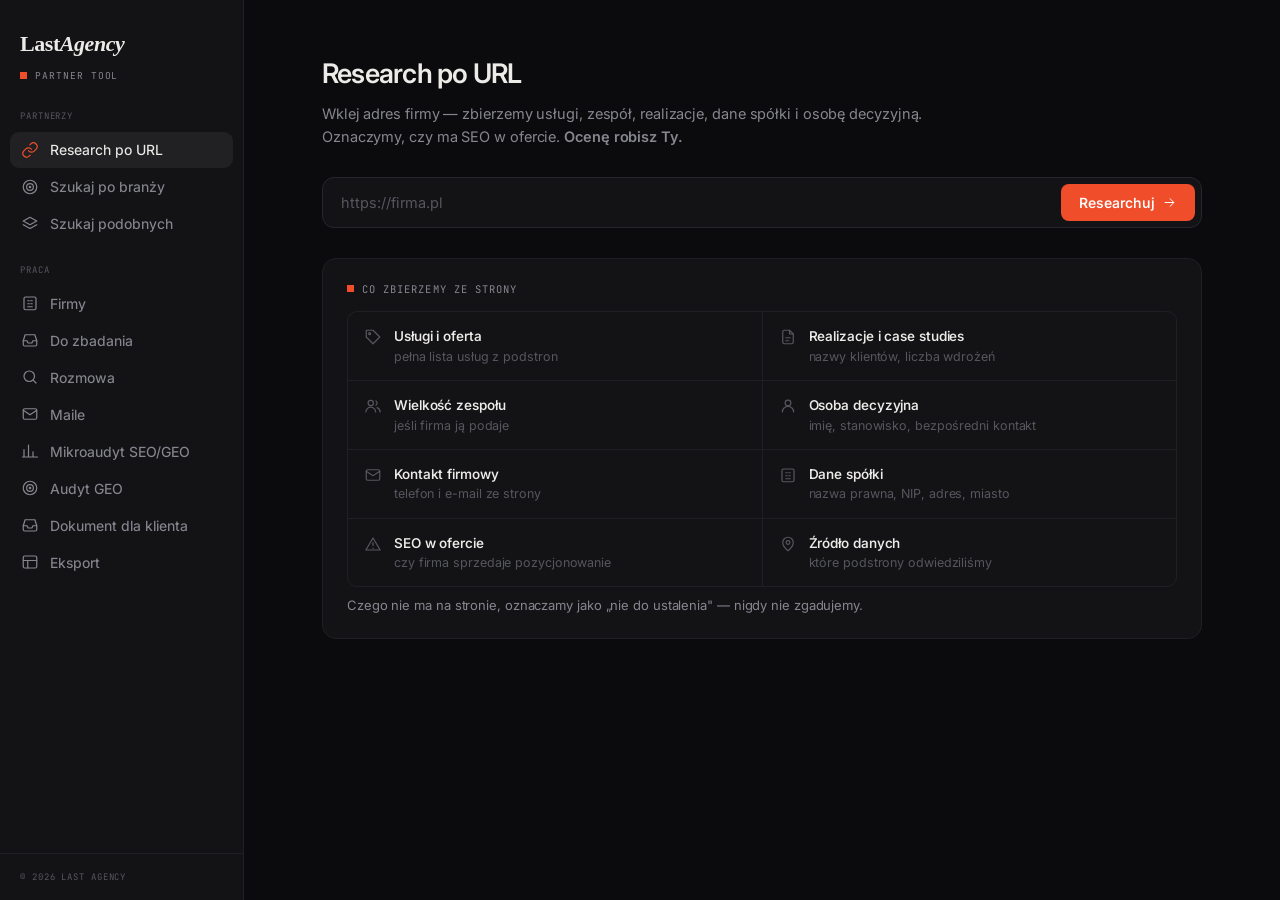
==== frontend/index.html @ 3f88fa9c "Dokument dla klienta partnera: wzór ICEA z trzema sekcjami pod konkretną parę Nowa zakładka. Partner" ====
<!doctype html>
<html lang="pl">
<head>
  <meta charset="utf-8">
  <meta name="viewport" content="width=device-width, initial-scale=1">
  <title>Partner Tool — Last Agency</title>
  <link rel="preconnect" href="https://fonts.googleapis.com">
  <link rel="preconnect" href="https://fonts.gstatic.com" crossorigin>
  <link href="https://fonts.googleapis.com/css2?family=Inter:wght@400;500;600;700&family=JetBrains+Mono:wght@500&display=swap" rel="stylesheet">
  <link rel="stylesheet" href="style.css">
</head>
<body>

<!-- ── Zestaw ikon (SVG, stroke 1.6, 24×24) ── -->
<svg class="sprite" aria-hidden="true">
  <symbol id="i-link" viewBox="0 0 24 24"><path d="M10 13a5 5 0 0 0 7.5.5l3-3a5 5 0 0 0-7-7l-1.7 1.7"/><path d="M14 11a5 5 0 0 0-7.5-.5l-3 3a5 5 0 0 0 7 7l1.7-1.7"/></symbol>
  <symbol id="i-target" viewBox="0 0 24 24"><circle cx="12" cy="12" r="9"/><circle cx="12" cy="12" r="4.5"/><circle cx="12" cy="12" r="1"/></symbol>
  <symbol id="i-layers" viewBox="0 0 24 24"><path d="M12 3 3 8l9 5 9-5-9-5Z"/><path d="m3 13 9 5 9-5"/></symbol>
  <symbol id="i-building" viewBox="0 0 24 24"><rect x="4" y="4" width="16" height="17" rx="2"/><path d="M9 9h2M13 9h2M9 13h2M13 13h2M9 17h6"/></symbol>
  <symbol id="i-table" viewBox="0 0 24 24"><rect x="3" y="4" width="18" height="16" rx="2"/><path d="M3 10h18M9 10v10"/></symbol>
  <symbol id="i-mail" viewBox="0 0 24 24"><rect x="3" y="5" width="18" height="14" rx="2"/><path d="m3 7 9 6 9-6"/></symbol>
  <symbol id="i-search" viewBox="0 0 24 24"><circle cx="11" cy="11" r="7"/><path d="m20 20-3.5-3.5"/></symbol>
  <symbol id="i-check" viewBox="0 0 24 24"><path d="m4 12 5.5 5.5L20 7"/></symbol>
  <symbol id="i-alert" viewBox="0 0 24 24"><path d="M12 4 2.5 20h19L12 4Z"/><path d="M12 10v4M12 17.5v.5"/></symbol>
  <symbol id="i-arrow" viewBox="0 0 24 24"><path d="M5 12h13M13 6l6 6-6 6"/></symbol>
  <symbol id="i-back" viewBox="0 0 24 24"><path d="M19 12H6M11 6l-6 6 6 6"/></symbol>
  <symbol id="i-x" viewBox="0 0 24 24"><path d="m6 6 12 12M18 6 6 18"/></symbol>
  <symbol id="i-copy" viewBox="0 0 24 24"><rect x="9" y="9" width="12" height="12" rx="2"/><path d="M5 15V5a2 2 0 0 1 2-2h8"/></symbol>
  <symbol id="i-download" viewBox="0 0 24 24"><path d="M12 3v13M7 12l5 5 5-5"/><path d="M4 20h16"/></symbol>
  <symbol id="i-external" viewBox="0 0 24 24"><path d="M14 4h6v6"/><path d="m20 4-9 9"/><path d="M18 14v5a2 2 0 0 1-2 2H5a2 2 0 0 1-2-2V8a2 2 0 0 1 2-2h5"/></symbol>
  <symbol id="i-inbox" viewBox="0 0 24 24"><path d="M3 13h5l1.5 3h5L16 13h5"/><path d="M5.5 5h13l2.5 8v5a2 2 0 0 1-2 2H5a2 2 0 0 1-2-2v-5l2.5-8Z"/></symbol>
  <symbol id="i-users" viewBox="0 0 24 24"><circle cx="9" cy="8" r="3.5"/><path d="M2.5 20a6.5 6.5 0 0 1 13 0"/><path d="M16 5.2a3.5 3.5 0 0 1 0 5.6M17.5 14.2A6.5 6.5 0 0 1 21.5 20"/></symbol>
  <symbol id="i-user" viewBox="0 0 24 24"><circle cx="12" cy="8" r="3.8"/><path d="M4.5 20a7.5 7.5 0 0 1 15 0"/></symbol>
  <symbol id="i-file" viewBox="0 0 24 24"><path d="M14 3H7a2 2 0 0 0-2 2v14a2 2 0 0 0 2 2h10a2 2 0 0 0 2-2V8l-5-5Z"/><path d="M14 3v5h5M9 13h6M9 17h4"/></symbol>
  <symbol id="i-pin" viewBox="0 0 24 24"><path d="M12 21s7-5.5 7-11a7 7 0 1 0-14 0c0 5.5 7 11 7 11Z"/><circle cx="12" cy="10" r="2.5"/></symbol>
  <symbol id="i-tag" viewBox="0 0 24 24"><path d="M3 12V4a1 1 0 0 1 1-1h8l9 9-9 9-9-9Z"/><circle cx="7.5" cy="7.5" r="1.3"/></symbol>
  <symbol id="i-chart" viewBox="0 0 24 24"><path d="M4 20V10M10 20V4M16 20v-7M22 20H2"/></symbol>
  <symbol id="i-print" viewBox="0 0 24 24"><path d="M7 8V3h10v5"/><rect x="3" y="8" width="18" height="8" rx="2"/><path d="M7 14h10v7H7z"/></symbol>
  <symbol id="i-clock" viewBox="0 0 24 24"><circle cx="12" cy="12" r="9"/><path d="M12 7v5.5l3.5 2"/></symbol>
</svg>

<!-- ── SIDEBAR ── -->
<aside class="sidebar">
  <div class="brand">
    <div class="logo">Last<em>Agency</em></div>
    <div class="mono brand-sub"><i class="sq"></i>Partner Tool</div>
  </div>

  <nav class="nav">
    <!-- Dwie ścieżki pozyskiwania. Te same trzy narzędzia, ale inny cel, więc inne
         kryteria: dla partnera liczy się komplementarność, dla klienta sklep ze słabą
         widocznością to najlepszy trop. Sekcje są te same — przełącznik ustawia tryb. -->
    <div class="nav-grupa mono">Partnerzy</div>
    <button class="nav-item aktywny" data-sekcja="research" data-tryb="partner">
      <svg class="ico"><use href="#i-link"/></svg><span>Research po URL</span>
    </button>
    <button class="nav-item" data-sekcja="szukaj" data-tryb="partner">
      <svg class="ico"><use href="#i-target"/></svg><span>Szukaj po branży</span>
    </button>
    <button class="nav-item" data-sekcja="podobne" data-tryb="partner">
      <svg class="ico"><use href="#i-layers"/></svg><span>Szukaj podobnych</span>
    </button>

    <div class="nav-grupa mono">Klienci</div>
    <button class="nav-item" data-sekcja="research" data-tryb="klient">
      <svg class="ico"><use href="#i-link"/></svg><span>Research po URL</span>
    </button>
    <button class="nav-item" data-sekcja="szukaj" data-tryb="klient">
      <svg class="ico"><use href="#i-target"/></svg><span>Szukaj po branży</span>
    </button>
    <button class="nav-item" data-sekcja="podobne" data-tryb="klient">
      <svg class="ico"><use href="#i-layers"/></svg><span>Szukaj podobnych</span>
    </button>

    <div class="nav-grupa mono">Praca</div>
    <button class="nav-item" data-sekcja="firmy">
      <svg class="ico"><use href="#i-building"/></svg><span>Firmy</span>
      <em class="badge" id="badge-firmy" hidden>0</em>
    </button>
    <button class="nav-item" data-sekcja="kolejka">
      <svg class="ico"><use href="#i-inbox"/></svg><span>Do zbadania</span>
      <em class="badge" id="badge-kolejka" hidden>0</em>
    </button>
    <button class="nav-item" data-sekcja="rozmowa">
      <svg class="ico"><use href="#i-search"/></svg><span>Rozmowa</span>
    </button>
    <button class="nav-item" data-sekcja="maile">
      <svg class="ico"><use href="#i-mail"/></svg><span>Maile</span>
      <em class="badge" id="badge-maile" hidden>0</em>
    </button>
    <button class="nav-item" data-sekcja="audyt">
      <svg class="ico"><use href="#i-chart"/></svg><span>Mikroaudyt SEO/GEO</span>
    </button>
    <button class="nav-item" data-sekcja="audytgeo">
      <svg class="ico"><use href="#i-target"/></svg><span>Audyt GEO</span>
    </button>
    <button class="nav-item" data-sekcja="dokument">
      <svg class="ico"><use href="#i-inbox"/></svg><span>Dokument dla klienta</span>
    </button>
    <button class="nav-item" data-sekcja="eksport">
      <svg class="ico"><use href="#i-table"/></svg><span>Eksport</span>
      <em class="badge" id="badge-eksport" hidden>0</em>
    </button>
  </nav>

  <div class="sidebar-stopka mono">© 2026 Last Agency</div>
</aside>

<!-- ── GŁÓWNY OBSZAR ── -->
<main class="main">

  <section class="sekcja aktywna" data-sekcja="research">
    <header class="sekcja-head" data-tryb-naglowek>
      <h1>Research po URL</h1>
      <p>Wklej adres firmy — zbierzemy usługi, zespół, realizacje, dane spółki i osobę decyzyjną.
        Oznaczymy, czy ma SEO w ofercie. <b>Ocenę robisz Ty.</b></p>
    </header>
    <form id="form" class="pasek">
      <input id="url" type="text" placeholder="https://firma.pl" autocomplete="off" spellcheck="false" required>
      <button id="btn" type="submit">Researchuj <svg class="ico sm"><use href="#i-arrow"/></svg></button>
    </form>
    <div id="research-wynik" class="wynik"></div>
    <div id="research-panel"></div>
  </section>

  <section class="sekcja" data-sekcja="szukaj">
    <header class="sekcja-head" data-tryb-naglowek>
      <h1>Szukaj po branży</h1>
      <p>Nie masz firmy na start? Rozpisujemy branżę na kilka fraz naraz, żeby wyjść poza
        pierwszą dziesiątkę Google — i odsiewamy katalogi oraz martwe strony.</p>
    </header>
    <form id="form-kryteria" class="pasek">
      <input id="branza" type="text" placeholder="agencja brandingowa" autocomplete="off" required>
      <input id="miasto" type="text" placeholder="Kraków (opcjonalnie)" autocomplete="off">
      <button id="btn-kryteria" type="submit">Szukaj firm <svg class="ico sm"><use href="#i-arrow"/></svg></button>
    </form>
    <!-- Źródło firm. Wyszukiwarka pokazuje wypozycjonowanych, Mapy — wszystkich,
         którzy mają wizytówkę. Przełącznik pojawia się dopiero, gdy podłączony
         jest więcej niż jeden klucz (renderZrodla w app.js). -->
    <div id="zrodla-wyboru" class="zrodla"></div>

    <div class="presety">
      <!-- nagłówek jest teraz w karcie renderowanej przez renderPresety(),
           żeby wybór kategorii wyglądał tak samo jak w „Szukaj podobnych" -->
      <!-- klasy .tagi.wybieralne przeniesione do środka: presety są teraz
           pogrupowane, a każda grupa ma własny rząd tagów -->
      <div id="presety-branz"></div>
    </div>
    <div id="szukaj-wynik" class="wynik"></div>
  </section>

  <section class="sekcja" data-sekcja="podobne">
    <header class="sekcja-head" data-tryb-naglowek>
      <h1>Szukaj podobnych</h1>
      <p>Wybierz zbadaną firmę i zaznacz usługi, które mają definiować podobieństwo.
        <b>To Ty decydujesz, co znaczy „podobna".</b></p>
    </header>
    <div id="podobne-wybor"></div>
    <div id="podobne-tagi"></div>
    <div id="podobne-wynik" class="wynik"></div>
  </section>

  <section class="sekcja" data-sekcja="firmy">
    <header class="sekcja-head" id="firmy-head">
      <h1>Firmy</h1>
      <p>Zbadane firmy. Kliknij, żeby otworzyć pełną kartę — dane, maile, eksport.</p>
    </header>
    <div id="firmy-lista"></div>
    <div id="firmy-pusto" class="pusto">
      <svg class="ico xl"><use href="#i-inbox"/></svg>
      <p>Nic tu jeszcze nie ma.<br><span>Zacznij od <b>Research po URL</b> albo <b>Szukaj po branży</b>.</span></p>
    </div>
    <div id="firmy-detal" hidden>
      <button class="wroc" type="button"><svg class="ico sm"><use href="#i-back"/></svg> Wszystkie firmy</button>
      <div id="panels"></div>
    </div>
  </section>

  <section class="sekcja" data-sekcja="kolejka">
    <header class="sekcja-head">
      <h1>Do zbadania</h1>
      <p>Firmy znalezione w wyszukiwaniu, jeszcze niezbadane. Wyniki znikają razem
        z zapytaniem — tutaj zostają, dopóki ich nie zbadasz albo nie odrzucisz.</p>
    </header>
    <div id="kolejka-box"></div>
  </section>

  <section class="sekcja" data-sekcja="rozmowa">
    <header class="sekcja-head">
      <h1>Rozmowa o firmie</h1>
      <p>Research odwiedza kilka podstron i wyciąga 22 pola. Tu dopytujesz o resztę —
        agent doczyta z ich serwisu i pokaże, z której strony wziął odpowiedź.</p>
    </header>
    <div id="rozmowa-box"></div>
  </section>

  <section class="sekcja" data-sekcja="maile">
    <header class="sekcja-head">
      <h1>Maile</h1>
      <p>Wybierz firmę, wygeneruj warianty, popraw je poleceniem. Każda wersja zostaje
        w bibliotece — także ta, którą poprawiłeś i chcesz cofnąć.</p>
    </header>
    <div id="maile-box"></div>
  </section>

  <section class="sekcja" data-sekcja="audyt">
    <header class="sekcja-head">
      <h1>Mikroaudyt SEO/GEO</h1>
      <p>Sprawdź, czy AI poleca tę firmę. Generujemy realne pytania klientów, zadajemy je modelom
        i pokazujemy, kto pojawia się w odpowiedziach. <b>Raport gotowy do wysłania partnerowi.</b></p>
    </header>
    <div id="audyt-wybor"></div>
    <div id="audyt-raport"></div>
  </section>

  <section class="sekcja" data-sekcja="audytgeo">
    <header class="sekcja-head">
      <h1>Audyt GEO</h1>
      <p>Widoczność w odpowiedziach AI — bez płatnych dostawców danych. Pytamy ChatGPT
        i Claude naszymi kluczami, każde pytanie kilka razy, i sprawdzamy, czy firma
        jest tam, skąd modele biorą odpowiedzi.</p>
    </header>
    <div id="audytgeo-wybor"></div>
    <div id="audytgeo-raport"></div>
  </section>

  <section class="sekcja" data-sekcja="dokument">
    <header class="sekcja-head">
      <h1>Dokument dla klienta partnera</h1>
      <p>Materiał, który partner wysyła SWOJEMU klientowi. Wzór zostaje bez zmian —
        pod tę parę piszemy trzy rzeczy: co klient już ma od partnera, mikroaudyt jego
        widoczności w ChatGPT i podział ról między partnerem a nami.</p>
    </header>
    <div id="dokument-wybor"></div>
    <div id="dokument-wynik"></div>
  </section>

  <section class="sekcja" data-sekcja="eksport">
    <header class="sekcja-head">
      <h1>Eksport</h1>
      <p>Firmy zaznaczone do eksportu. Sprawdź mapowanie kolumn przed importem do Pipedrive.</p>
    </header>
    <div id="eksport-box"></div>
  </section>

</main>

<script src="app.js"></script>
</body>
</html>
---- frontend/style.css ----
/* Partner Tool — Last Agency */
:root {
  --orange: #F04E2A;
  --orange-2: #ff6a48;
  --orange-dim: #c93d1f;
  --bg: #0B0B0D;
  --surface: #131316;
  --surface-2: #1a1a1f;
  --border: #26262c;
  --border-soft: #1f1f24;
  --text: #EDEBE8;
  --muted: #86868F;
  --faint: #56565E;
  --zielony: #6FBF87;
  --zolty: #D9A93F;
  --mono: "JetBrains Mono", ui-monospace, SFMono-Regular, Menlo, monospace;
  --sans: "Inter", system-ui, -apple-system, "Segoe UI", Helvetica, Arial, sans-serif;
  --nav: 244px;
  --r: 14px;
}

* { box-sizing: border-box; }
.sprite { display: none; }

body {
  margin: 0;
  background: var(--bg);
  color: var(--text);
  font-family: var(--sans);
  font-size: 14.5px;
  line-height: 1.6;
  -webkit-font-smoothing: antialiased;
  letter-spacing: -0.006em;
}
b { font-weight: 600; }

/* Ikony */
.ico {
  width: 18px; height: 18px;
  flex-shrink: 0;
  fill: none;
  stroke: currentColor;
  stroke-width: 1.6;
  stroke-linecap: round;
  stroke-linejoin: round;
}
.ico.sm { width: 15px; height: 15px; }
.ico.xs { width: 13px; height: 13px; stroke-width: 1.9; }
.ico.xl { width: 30px; height: 30px; stroke-width: 1.2; color: var(--faint); }

.mono {
  font-family: var(--mono);
  font-size: 10.5px;
  letter-spacing: 0.1em;
  color: var(--muted);
  text-transform: uppercase;
  display: flex;
  align-items: center;
  gap: 8px;
}
.sq { width: 7px; height: 7px; background: var(--orange); display: inline-block; flex-shrink: 0; }

/* ══ SIDEBAR ══ */
.sidebar {
  position: fixed; inset: 0 auto 0 0;
  width: var(--nav);
  background: var(--surface);
  border-right: 1px solid var(--border-soft);
  display: flex; flex-direction: column;
  padding: 26px 0 16px;
  z-index: 20;
}
.brand { padding: 0 20px 26px; }
.logo {
  font-family: Georgia, "Times New Roman", serif;
  font-weight: 700; font-size: 22px; letter-spacing: -0.02em;
}
.logo em { font-style: italic; }
.brand-sub { margin-top: 7px; font-size: 9.5px; }

.nav { flex: 1; display: flex; flex-direction: column; gap: 1px; padding: 0 10px; }
.nav-grupa { padding: 20px 10px 7px; font-size: 9px; color: var(--faint); }
.nav-grupa:first-child { padding-top: 0; }
.nav-item {
  display: flex; align-items: center; gap: 11px;
  width: 100%;
  background: none; border: none;
  color: var(--muted);
  font-family: var(--sans); font-size: 14px; font-weight: 450;
  text-align: left;
  padding: 9px 11px;
  border-radius: 9px;
  cursor: pointer;
  transition: color .14s, background .14s;
}
.nav-item span { flex: 1; }
.nav-item:hover { color: var(--text); background: rgba(255,255,255,.035); }
.nav-item.aktywny { color: var(--text); background: rgba(255,255,255,.06); }
.nav-item.aktywny .ico { color: var(--orange); }
.badge {
  font-family: var(--mono); font-style: normal;
  background: var(--orange); color: #fff;
  font-size: 10px; min-width: 19px; text-align: center;
  padding: 1px 6px; border-radius: 999px;
}
.sidebar-stopka { padding: 16px 20px 0; font-size: 9px; color: var(--faint); border-top: 1px solid var(--border-soft); }

/* ══ MAIN ══ */
/* Treść w jednej, wyśrodkowanej kolumnie — wszystkie elementy tej samej szerokości. */
.main { margin-left: var(--nav); padding: 52px 40px 110px; }
.sekcja { display: none; max-width: 880px; margin: 0 auto; }
.sekcja.aktywna { display: block; animation: wejscie .22s ease; }
@keyframes wejscie { from { opacity: 0; transform: translateY(5px); } }

.sekcja-head { margin-bottom: 28px; }
.sekcja-head h1 { font-size: 27px; font-weight: 600; letter-spacing: -0.028em; margin: 0 0 7px; }
.sekcja-head p { color: var(--muted); margin: 0; max-width: 620px; }

/* Pasek wejściowy */
.pasek {
  display: flex; gap: 8px;
  background: var(--surface);
  border: 1px solid var(--border);
  border-radius: 12px;
  padding: 6px 6px 6px 16px;
  transition: border-color .15s;
}
.pasek:focus-within { border-color: #3a3a42; }
.pasek input {
  flex: 1; min-width: 0;
  background: none; border: none; outline: none;
  color: var(--text); font-size: 14.5px; font-family: var(--sans);
}
.pasek input::placeholder { color: var(--faint); }
.pasek #miasto { border-left: 1px solid var(--border); padding-left: 14px; flex: 0 1 200px; }

button { font-family: var(--sans); }
.pasek button {
  display: flex; align-items: center; gap: 7px;
  border: none; background: var(--orange); color: #fff;
  font-weight: 550; font-size: 14px;
  padding: 10px 18px; border-radius: 8px;
  cursor: pointer; white-space: nowrap;
  transition: background .14s;
}
.pasek button:hover { background: var(--orange-2); }
.pasek button:disabled { opacity: .5; cursor: default; }

/* Wybór źródła firm. Stoi NAD kategoriami, bo to decyzja wcześniejsza:
   najpierw skąd bierzemy firmy, potem jakich. */
.zrodla:not(:empty) { margin-top: 20px; }
.zrodla .mono { margin-bottom: 9px; font-size: 9px; color: var(--faint); }
.zrodla .tag { display: inline-flex; align-items: center; gap: 6px; }
.zrodla .hint { margin: 9px 0 0; color: var(--faint); font-size: 12.5px; }

.presety { margin-top: 20px; }
.presety .mono { margin-bottom: 9px; font-size: 9px; color: var(--faint); }
/* Kategorie jako chipy — ten sam wygląd, co filtr w „Szukaj podobnych".
   Kafle zajmowały pół ekranu, zanim cokolwiek wybrałeś. Jeden rząd chipów
   zostawia miejsce na to, po co się tu przyszło. */
/* Chipy pod nagłówkiem karty; odstęp taki sam jak przy filtrze kategorii
   w „Szukaj podobnych", żeby oba miejsca oddychały identycznie. */
.presety .card > .tagi.wybieralne { margin: 11px 0 0; }

/* Panel z usługami stoi POD rzędem chipów, nie między nimi: rozwijanie
   w miejscu przesuwałoby pozostałe chipy przy każdym kliknięciu.
   Siedzi wewnątrz karty, więc zamiast własnej ramki ma tylko kreskę u góry —
   druga ramka w ramce robiłaby wrażenie osobnego elementu. */
.preset-panel {
  margin-top: 15px; padding-top: 14px;
  border-top: 1px solid var(--border-soft);
}
.preset-panel-head {
  display: flex; align-items: center; justify-content: space-between;
  gap: 12px; margin-bottom: 11px;
}
.preset-panel-head .mono {
  font-size: 9px; letter-spacing: .1em; text-transform: uppercase; color: var(--faint);
}
/* Wyszukanie CAŁEJ kategorii — szerszy zasięg niż pojedyncza usługa, więc
   odróżnione wizualnie i postawione nad listą, a nie w jej środku. */
.tag-glowny {
  display: inline-flex; align-items: center; gap: 6px; margin-bottom: 9px;
  background: rgba(240,78,42,.1); border-color: rgba(240,78,42,.4);
  color: var(--orange); cursor: pointer;
}
.tag-glowny:hover { background: rgba(240,78,42,.16); }

/* Filtr kategorii nad listą firm wzorcowych. Pokazuje się dopiero przy więcej
   niż jednej kategorii — przy jednej byłby przyciskiem, który nic nie zmienia. */
.filtr-kategorii { margin: 10px 0 14px; }
.chip-licznik {
  font-family: var(--mono); font-style: normal; font-size: 10px;
  color: var(--faint); margin-left: 4px;
}
.tag.zaznaczony .chip-licznik { color: var(--orange); }
/* Kategoria przy nazwie firmy — informacja, nie ozdoba: mówi, w której grupie
   szukać podobnych. Neutralna, żeby nie konkurowała z tagiem SEO. */
.tag-kat {
  display: inline-block; margin-left: 8px; padding: 1px 6px; border-radius: 3px;
  border: 1px solid var(--border-soft); background: var(--surface-2);
  color: var(--faint); font-family: var(--mono); font-size: 9px;
  letter-spacing: .05em; text-transform: uppercase; vertical-align: 1px;
}
/* „Już zbadana" — informacja, nie ostrzeżenie. Firma zostaje na liście, bo może
   być trafna; chodzi tylko o to, żeby nie płacić drugi raz za ten sam research.
   Zielony, bo to dobra wiadomość: tę robotę masz już zrobioną. */
.tag-zbadana {
  display: inline-block; margin-left: 7px; padding: 1px 6px; border-radius: 3px;
  border: 1px solid rgba(111,191,135,.3); background: rgba(111,191,135,.08);
  color: var(--zielony); font-family: var(--mono); font-size: 9px;
  letter-spacing: .06em; vertical-align: 1px;
}

/* Tag „całego ujęcia" (branża, kategoria) obok pojedynczych usług. Wyróżniony,
   bo działa inaczej: usługa zawęża, branża trzyma szeroko. */
.tag.tag-szeroki { border-color: rgba(240,78,42,.3); }
.tag.tag-szeroki.zaznaczony { border-color: rgba(240,78,42,.6); }
.grupa-tagow { margin-top: 12px; }
.preset-etykieta-mini {
  display: block; margin-bottom: 6px;
  font-family: var(--mono); font-size: 9px; letter-spacing: .1em;
  text-transform: uppercase; color: var(--faint);
}
.opcjonalne { font-style: normal; color: var(--faint); text-transform: none; letter-spacing: 0; }

/* Pasek „szukaj dalej" pod narastającą listą. Wyjaśnienie obok przycisku, bo bez
   niego nie wiadomo, czym kolejna runda różni się od ponownego kliknięcia. */
.dalej-pasek {
  display: flex; align-items: center; gap: 14px; flex-wrap: wrap;
  margin-top: 16px; padding-top: 14px; border-top: 1px solid var(--border-soft);
}
.dalej-pasek .hint { margin: 0; font-size: 12px; color: var(--faint); }

/* Metryczka w kolejce: skąd firma przyszła i kiedy. Bez tego po tygodniu nie
   wiadomo, czemu ta firma w ogóle jest na liście. */
.kolejka-meta {
  display: block; margin-top: 5px;
  font-family: var(--mono); font-size: 10px; color: var(--faint);
}
.usun-z-kolejki {
  background: none; border: none; color: var(--faint); cursor: pointer;
  padding: 6px; border-radius: 6px; flex-shrink: 0;
  transition: color .14s, background .14s;
}
.usun-z-kolejki:hover { color: var(--orange); background: var(--surface-2); }

/* ── Moduł maili ── */
.mail-akcje { display: flex; gap: 6px; margin-left: auto; flex-wrap: wrap; }
.mail-data { font-family: var(--mono); font-size: 10px; color: var(--faint); margin-left: 10px; }
.mail-draft.otwarty { border-color: rgba(240,78,42,.35); }
/* Polecenie poprawki zostaje widoczne przy wersji — po tygodniu inaczej nie wiadomo,
   czym ta wersja różni się od poprzedniej. */
.mail-polecenie {
  margin: 0 0 8px; padding: 7px 11px; border-left: 2px solid var(--orange);
  background: var(--surface-2); color: var(--muted); font-size: 12.5px;
}
.mail-czat { display: flex; gap: 8px; margin-top: 12px; flex-wrap: wrap; }
.mail-polecenie-input {
  flex: 1; min-width: 220px;
  background: var(--surface-2); border: 1px solid var(--border);
  border-radius: 8px; padding: 9px 13px;
  color: var(--text); font-family: var(--sans); font-size: 13.5px; outline: none;
}
.mail-polecenie-input:focus { border-color: #3a3a42; }
.mail-polecenie-input::placeholder { color: var(--faint); }
/* Brak osoby decyzyjnej to informacja o JAKOŚCI maila, który powstanie — nie usterka. */
.sim-opis.brak-osoby { color: var(--zolty); }

/* ── Research masowy ── */
.masowy-pasek {
  display: flex; align-items: center; gap: 14px; flex-wrap: wrap;
  margin: 12px 0; padding: 12px 0; border-top: 1px solid var(--border-soft);
  border-bottom: 1px solid var(--border-soft);
}
.masowy-pasek .hint { margin: 0; font-size: 12px; color: var(--faint); }
.zazn-wszystkie, .zazn-firme { display: flex; align-items: center; gap: 8px; cursor: pointer; }
.zazn-wszystkie span { font-family: var(--mono); font-size: 10px; letter-spacing: .08em;
  text-transform: uppercase; color: var(--muted); }
.zazn-firme { padding-right: 4px; }
.zazn-wszystkie input, .zazn-firme input { accent-color: var(--orange); width: 15px; height: 15px; cursor: pointer; }

.masowy-postep { margin: 14px 0; }
.masowy-postep .mono { font-size: 10px; color: var(--muted); margin-bottom: 8px; }
/* Pasek pokazuje ILE zrobione, lista pod nim — KTÓRE. Sam procent nie mówi,
   czy firma, na której Ci zależy, już przeszła. */
.pasek-postepu { height: 4px; background: var(--surface-2); border-radius: 999px; overflow: hidden; }
.pasek-postepu i { display: block; height: 100%; background: var(--orange); transition: width .3s; }
.masowy-lista { display: flex; flex-wrap: wrap; gap: 6px; margin-top: 11px; }
.masowy-poz {
  display: inline-flex; align-items: center; gap: 5px;
  padding: 3px 9px; border-radius: 6px; font-size: 12px;
  background: var(--surface-2); color: var(--muted);
}
.masowy-poz.trwa { color: var(--orange); }
.masowy-poz.ok { color: var(--zielony); }
.masowy-poz:not(.ok):not(.trwa):not(.czeka) { color: var(--zolty); }
.masowy-poz em { font-style: normal; opacity: .8; }

/* Wybór źródła w „Szukaj podobnych" — nad przyciskiem, bo to decyzja
   wcześniejsza niż samo szukanie. */
.zrodla-podobne { margin-top: 14px; }
.zrodla-podobne .tag { display: inline-flex; align-items: center; gap: 6px; }

/* ── Czat do pogłębienia researchu ── */
.czat-karta .hint { margin: 0 0 12px; }
.czat-watek:not(:empty) { margin-bottom: 12px; max-height: 420px; overflow-y: auto; }
.czat-pytanie-wiersz {
  margin: 10px 0 6px; padding: 8px 12px; border-radius: 8px;
  background: rgba(240,78,42,.1); border: 1px solid rgba(240,78,42,.25);
  color: var(--text); font-size: 13.5px;
}
.czat-odpowiedz {
  padding: 10px 13px; border-radius: 8px;
  background: var(--surface-2); border: 1px solid var(--border-soft);
}
.czat-odpowiedz pre {
  margin: 0; white-space: pre-wrap; word-break: break-word;
  font-family: var(--sans); font-size: 13.5px; line-height: 1.6; color: var(--text);
}
.czat-odpowiedz.czeka pre, .czat-odpowiedz.blad pre { color: var(--muted); }
.czat-odpowiedz.blad { border-color: rgba(217,169,63,.35); }
/* Źródła pod odpowiedzią — user ma WIDZIEĆ, z której podstrony to wzięte,
   a nie ufać, że model gdzieś zajrzał. */
.czat-zrodla { display: flex; flex-wrap: wrap; gap: 6px; margin-top: 9px;
  padding-top: 8px; border-top: 1px solid var(--border-soft); }
.czat-zrodla a {
  font-family: var(--mono); font-size: 10px; color: var(--faint);
  text-decoration: none; padding: 2px 7px; border-radius: 4px;
  border: 1px solid var(--border-soft);
}
.czat-zrodla a:hover { color: var(--orange); border-color: rgba(240,78,42,.4); }

.wynik:not(:empty) { margin-top: 26px; }

/* Panel informacyjny / statystyki pod polem wejściowym */
#research-panel:not(:empty) { margin-top: 30px; }

.siatka-info {
  display: grid;
  grid-template-columns: repeat(2, 1fr);
  gap: 1px;
  background: var(--border-soft);
  border: 1px solid var(--border-soft);
  border-radius: 10px;
  overflow: hidden;
}
.info-poz {
  display: flex; align-items: flex-start; gap: 12px;
  background: var(--surface); padding: 14px 16px;
}
.info-poz .ico { color: var(--faint); margin-top: 2px; }
.info-poz div { display: flex; flex-direction: column; }
.info-poz b { font-size: 13.5px; font-weight: 550; }
.info-poz span { color: var(--faint); font-size: 12.5px; line-height: 1.45; }

.kafle { display: grid; grid-template-columns: repeat(3, 1fr); gap: 10px; margin-bottom: 12px; }
.kafel {
  display: flex; align-items: center; gap: 13px;
  background: var(--surface); border: 1px solid var(--border-soft);
  border-radius: var(--r); padding: 16px 18px;
  /* kafel jest <button>, więc trzeba zdjąć domyślny wygląd przycisku */
  width: 100%; text-align: left; font: inherit; color: inherit;
  cursor: pointer; transition: border-color .15s, background .15s;
}
.kafel:hover { border-color: var(--border); background: var(--surface-2); }
.kafel:hover .kafel-strzalka { opacity: 1; transform: translateX(2px); }
.kafel:focus-visible { outline: 2px solid var(--orange); outline-offset: 2px; }
/* Strzałka pojawia się dopiero pod kursorem — kafel ma być czytelny jako liczba,
   a nie krzyczeć „kliknij mnie" trzy razy z rzędu. */
.kafel-strzalka {
  margin-left: auto; color: var(--muted);
  opacity: 0; transition: opacity .15s, transform .15s;
}
.filtr-info {
  display: flex; align-items: center; justify-content: space-between; gap: 12px;
  flex-wrap: wrap; margin-bottom: 12px; padding: 10px 14px;
  background: var(--surface-2); border: 1px solid var(--border-soft);
  border-radius: var(--r);
}
.filtr-info .mono { font-size: 10px; letter-spacing: .08em; text-transform: uppercase; color: var(--muted); }
.kafel .ico { color: var(--faint); }
.kafel div { display: flex; flex-direction: column; line-height: 1.25; }
.kafel b { font-size: 21px; font-weight: 600; letter-spacing: -0.02em; }
.kafel span { font-family: var(--mono); font-size: 9px; letter-spacing: .1em; text-transform: uppercase; color: var(--muted); margin-top: 3px; }

.pusto {
  display: flex; flex-direction: column; align-items: center; gap: 14px;
  color: var(--muted); text-align: center; padding: 64px 0;
}
.pusto p { margin: 0; }
.pusto span { color: var(--faint); font-size: 13.5px; }

/* Przełącznik ścieżki — partnerzy / klienci. Segmentowany, bo to wybór kontekstu,
   nie akcja: pokazuje obie opcje naraz z licznikiem, żeby było widać, gdzie co leży. */
.znacznik-tryb {
  display: inline-flex; align-items: center; gap: 8px;
  font-family: var(--mono); font-size: 9.5px; letter-spacing: .1em;
  text-transform: uppercase; color: var(--orange);
  margin: 0 0 10px;
}
.znacznik-tryb::before {
  content: ""; width: 6px; height: 6px; background: var(--orange); flex-shrink: 0;
}

.przelacznik-tryb {
  display: flex; gap: 4px;
  border-bottom: 1px solid var(--border-soft);
  margin: 0 0 22px;
}
.tryb-btn {
  position: relative;
  display: inline-flex; align-items: center; gap: 9px;
  background: none; border: none; cursor: pointer;
  font-family: var(--mono); font-size: 10.5px;
  letter-spacing: .1em; text-transform: uppercase;
  color: var(--faint);
  padding: 10px 14px 12px;
  transition: color .16s;
}
.tryb-btn::after {
  content: ""; position: absolute; left: 14px; right: 14px; bottom: -1px;
  height: 2px; background: var(--orange);
  transform: scaleX(0); transform-origin: center;
  transition: transform .18s ease;
}
.tryb-btn:hover { color: var(--muted); }
.tryb-btn.aktywny { color: var(--text); }
.tryb-btn.aktywny::after { transform: scaleX(1); }
.tryb-btn:focus-visible { outline: 2px solid var(--orange); outline-offset: -2px; border-radius: 4px; }

.tryb-btn em {
  font-style: normal; font-size: 10px; letter-spacing: .04em;
  color: var(--faint); background: rgba(255,255,255,.05);
  min-width: 18px; text-align: center;
  padding: 2px 6px; border-radius: 999px;
  font-variant-numeric: tabular-nums;
  transition: color .16s, background .16s;
}
.tryb-btn.aktywny em { color: var(--orange); background: rgba(240,78,42,.13); }

@media (prefers-reduced-motion: reduce) {
  .tryb-btn, .tryb-btn::after, .tryb-btn em { transition: none; }
}

/* ══ KARTY ══ */
.card {
  background: var(--surface);
  border: 1px solid var(--border-soft);
  border-radius: var(--r);
  padding: 22px 24px;
  margin-bottom: 12px;
}
.card > .mono { margin-bottom: 14px; }
.hint { color: var(--muted); font-size: 13px; margin: 8px 0 0; }

.firma-head { display: flex; align-items: flex-start; justify-content: space-between; gap: 16px; }
.firma-nazwa { margin: 0 0 5px; font-size: 20px; font-weight: 600; letter-spacing: -0.02em; }
.firma-url { display: inline-flex; align-items: center; gap: 5px; color: var(--muted); font-size: 12.5px; text-decoration: none; word-break: break-all; }
.firma-url:hover { color: var(--orange); }
.firma-opis { color: #cfcdc9; margin: 16px 0 10px; }
.uzasadnienie { color: var(--muted); font-size: 13px; margin: 0 0 4px; }
.uzasadnienie .etyk { font-family: var(--mono); font-size: 9.5px; letter-spacing: .1em; color: var(--orange); text-transform: uppercase; margin-right: 6px; }

.flaga {
  display: inline-flex; align-items: center; gap: 6px;
  font-family: var(--mono); font-size: 9.5px; letter-spacing: .09em; text-transform: uppercase;
  padding: 6px 11px; border-radius: 7px; white-space: nowrap; flex-shrink: 0;
}
/* Fakt, nie ocena — dlatego oba warianty są neutralne. Wcześniej „Konkurent"
   świecił na czerwono, a „Nie konkurent" na zielono, czyli kolor podpowiadał
   decyzję: czerwony = odpuść, zielony = pisz. Tę decyzję podejmuje zespół,
   a agencja z SEO w ofercie bywa i konkurentem, i najlepszym partnerem. */
.flaga.ma-seo { background: var(--surface-2); color: var(--tekst); border: 1px solid var(--border); }
.flaga.bez-seo { background: transparent; color: var(--muted); border: 1px solid var(--border); }
.flaga.w-eksporcie { background: var(--surface-2); color: var(--muted); border: 1px solid var(--border); }
.flaga.mini { font-size: 9px; padding: 4px 8px; }

.pola {
  display: grid; grid-template-columns: repeat(auto-fit, minmax(170px, 1fr));
  gap: 16px; padding: 18px 0;
  border-top: 1px solid var(--border-soft);
  margin-top: 14px;
}
.pola.osoba, .pola.dane-spolki { margin-top: 0; }
.pola.osoba .pole-etykieta { color: var(--orange); }
.pola.dane-spolki .pole-etykieta { color: var(--zielony); }
.pole { display: flex; flex-direction: column; gap: 3px; min-width: 0; }
.pole-etykieta { font-family: var(--mono); font-size: 9px; letter-spacing: .1em; text-transform: uppercase; color: var(--faint); }
.pole-wartosc { font-size: 14.5px; word-break: break-word; }
.pole-wartosc.brak { color: var(--faint); font-size: 13.5px; }

.lista { padding-top: 18px; border-top: 1px solid var(--border-soft); }
.tagi { display: flex; flex-wrap: wrap; gap: 6px; margin-top: 10px; }
.tag {
  background: var(--surface-2); border: 1px solid var(--border);
  color: #c5c3bf; font-family: var(--sans); font-size: 12.5px;
  padding: 5px 11px; border-radius: 7px;
}
.tagi.wybieralne .tag { cursor: pointer; transition: all .14s; }
.tagi.wybieralne .tag:hover { border-color: #43434c; color: var(--text); }
.tagi.wybieralne .tag.zaznaczony {
  background: rgba(240,78,42,.13); border-color: rgba(240,78,42,.5); color: var(--orange); font-weight: 550;
}

.zrodlo { margin-top: 18px; font-size: 12.5px; color: var(--muted); }
.zrodlo summary { cursor: pointer; font-family: var(--mono); font-size: 9.5px; letter-spacing: .1em; text-transform: uppercase; color: var(--faint); }
.zrodlo summary:hover { color: var(--muted); }
.zrodlo ul { margin: 12px 0 0; padding-left: 16px; }
.zrodlo a { color: var(--muted); word-break: break-all; text-decoration: none; }
.zrodlo a:hover { color: var(--orange); }

/* ══ AKCJE ══ */
.akcje { display: flex; flex-wrap: wrap; gap: 8px; align-items: center; }
.akcja {
  display: inline-flex; align-items: center; gap: 8px;
  border: 1px solid var(--border); background: var(--surface-2);
  color: var(--text); font-size: 13.5px; font-weight: 500;
  padding: 9px 15px; border-radius: 8px; cursor: pointer;
  transition: all .14s;
}
.akcja:hover { border-color: #43434c; }
.akcja .ico { color: var(--orange); }
.akcja:disabled { opacity: .5; cursor: default; }
.akcja.glowna { background: var(--orange); border-color: var(--orange); color: #fff; }
.akcja.glowna .ico { color: #fff; }
.akcja.glowna:hover { background: var(--orange-2); border-color: var(--orange-2); }
.akcja.check input { accent-color: var(--orange); width: 15px; height: 15px; cursor: pointer; margin: 0; }

/* ══ LISTY FIRM ══ */
.similar-list { display: flex; flex-direction: column; gap: 7px; margin-top: 16px; }
.sim-row, .firma-row {
  display: flex; align-items: center; justify-content: space-between; gap: 14px; flex-wrap: wrap;
  background: var(--surface-2); border: 1px solid var(--border-soft);
  border-radius: 10px; padding: 13px 16px;
  transition: border-color .14s, background .14s;
}
.firma-row { background: var(--surface); border-color: var(--border-soft); padding: 15px 18px; margin-bottom: 8px; cursor: pointer; }
.firma-row:hover, .sim-row.wybierz-wzor:hover { border-color: #3a3a42; background: var(--surface-2); }
.sim-info, .firma-row-info { display: flex; flex-direction: column; gap: 2px; min-width: 0; }
.sim-name { font-weight: 550; font-size: 14px; }
/* Tag faktu, nie oceny — dlatego neutralny, a nie ostrzegawczy jak .niepewna.
   Mówi „w opisie pada SEO", a nie „to konkurent". Decyzję podejmuje zespół. */
.tag-seo { display: inline-block; margin-left: 7px; padding: 1px 6px; border-radius: 3px;
  border: 1px solid var(--linia); color: var(--muted); background: var(--tlo-2);
  font-family: var(--mono); font-size: 10px; letter-spacing: .06em; vertical-align: 1px; }
.sim-opis { display: block; color: var(--muted); font-size: 12px; line-height: 1.45; margin-top: 4px; }
.sim-url { display: inline-flex; align-items: center; gap: 5px; color: var(--muted); font-size: 12px; text-decoration: none; word-break: break-all; }
.sim-url:hover { color: var(--orange); }
.firma-row-top { display: flex; align-items: center; gap: 9px; flex-wrap: wrap; }
.firma-row-nazwa { font-size: 16px; font-weight: 600; letter-spacing: -0.015em; }
.firma-row-meta { color: var(--muted); font-size: 12.5px; }
.firma-row-akcje { display: flex; align-items: center; gap: 6px; flex-shrink: 0; }

.researchuj {
  display: inline-flex; align-items: center; gap: 6px;
  border: 1px solid var(--border); background: transparent; color: var(--text);
  font-size: 13px; font-weight: 500; padding: 8px 14px; border-radius: 8px;
  cursor: pointer; white-space: nowrap; transition: all .14s;
}
.sim-row:hover .researchuj, .firma-row:hover .otworz { border-color: var(--orange); color: var(--orange); }
.researchuj:disabled { opacity: .5; cursor: default; }
.otworz {
  display: inline-flex; align-items: center; gap: 6px;
  border: 1px solid var(--border); background: transparent; color: var(--muted);
  font-size: 13px; padding: 7px 13px; border-radius: 8px; cursor: pointer; transition: all .14s;
}
.usun { border: none; background: none; color: var(--faint); padding: 6px; border-radius: 7px; cursor: pointer; display: flex; }
.usun:hover { background: rgba(240,78,42,.14); color: var(--orange); }
.sim-err { color: var(--muted); font-size: 13.5px; margin: 6px 0 0; width: 100%; }
.niepewna { display: inline-flex; align-items: center; gap: 5px; color: var(--zolty); font-size: 11.5px; margin-top: 3px; }

.wzor-head { display: flex; align-items: center; justify-content: space-between; gap: 16px; flex-wrap: wrap; }
/* Lekki przycisk pomocniczy („Zmień firmę"). Osobna klasa od .wroc, bo .wroc jest
   obsługiwane jako „wróć do listy" i przechwytywało kliknięcia w te przyciski. */
.btn-lekki {
  background: none; border: 1px solid var(--border); color: var(--muted);
  font-family: var(--sans); font-size: 13.5px;
  padding: 8px 14px; border-radius: 8px; cursor: pointer; transition: all .14s;
}
.btn-lekki:hover { border-color: var(--orange); color: var(--orange); }

.wroc {
  display: inline-flex; align-items: center; gap: 7px;
  background: none; border: 1px solid var(--border); color: var(--muted);
  font-size: 13.5px; padding: 8px 14px; border-radius: 8px; cursor: pointer;
  margin-bottom: 18px; transition: all .14s;
}
.wroc:hover { border-color: #43434c; color: var(--text); }

/* ══ MAILE ══ */
.mail-draft { background: var(--surface-2); border: 1px solid var(--border-soft); border-radius: 10px; padding: 15px 17px; margin-bottom: 10px; }
.mail-head { display: flex; align-items: center; justify-content: space-between; margin-bottom: 12px; }
.mail-styl { font-family: var(--mono); font-size: 9.5px; letter-spacing: .1em; text-transform: uppercase; color: var(--orange); }
.kopiuj {
  display: inline-flex; align-items: center; gap: 6px;
  border: 1px solid var(--border); background: none; color: var(--muted);
  font-size: 12px; padding: 5px 11px; border-radius: 7px; cursor: pointer; transition: all .14s;
}
.kopiuj:hover { border-color: var(--orange); color: var(--orange); }
.mail-tresc { margin: 0; white-space: pre-wrap; font-family: var(--sans); font-size: 13.8px; color: #cfcdc9; line-height: 1.65; }

/* ══ TABELA ══ */
.tabela-scroll { overflow-x: auto; margin-top: 18px; border: 1px solid var(--border-soft); border-radius: 10px; }
.tabela { border-collapse: collapse; width: 100%; font-size: 12.5px; white-space: nowrap; }
.tabela th {
  font-family: var(--mono); font-size: 9px; letter-spacing: .1em; text-transform: uppercase;
  color: var(--muted); text-align: left; padding: 11px 14px;
  background: var(--surface-2); border-bottom: 1px solid var(--border);
}
.tabela td { padding: 11px 14px; color: #c5c3bf; border-bottom: 1px solid var(--border-soft); max-width: 240px; overflow: hidden; text-overflow: ellipsis; }
.tabela tr:last-child td { border-bottom: none; }
.tabela tr:hover td { background: rgba(255,255,255,.015); }
.tabela td.brak { color: var(--faint); }

/* ══ STANY ══ */
.loading { display: flex; align-items: center; gap: 15px; color: var(--muted); }
.spinner { width: 19px; height: 19px; border: 2px solid var(--border); border-top-color: var(--orange); border-radius: 50%; animation: spin .75s linear infinite; flex-shrink: 0; }
@keyframes spin { to { transform: rotate(360deg); } }
.error { border-color: rgba(240,78,42,.3); }
.error .mono { color: var(--orange); }
.error p { margin: 0; color: #cfcdc9; font-size: 13.5px; }

/* ══ RESPONSYWNOŚĆ ══ */
@media (max-width: 900px) {
  .sidebar {
    position: static; width: auto; flex-direction: row; align-items: center; gap: 12px;
    padding: 12px 16px; overflow-x: auto; border-right: none; border-bottom: 1px solid var(--border-soft);
  }
  .brand { padding: 0 8px 0 0; } .brand-sub, .nav-grupa, .sidebar-stopka { display: none; }
  .nav { flex-direction: row; padding: 0; gap: 4px; }
  .nav-item { white-space: nowrap; padding: 8px 11px; }
  .nav-item span { display: none; }
  .nav-item.aktywny span { display: inline; }
  .main { margin-left: 0; padding: 26px 18px 70px; }
  .pasek { flex-direction: column; border-radius: 12px; padding: 12px; }
  .pasek #miasto { border-left: none; border-top: 1px solid var(--border); padding: 10px 0 0; flex: 1; }
  .pasek button { justify-content: center; }
}

/* ══ RAPORT MIKROAUDYTU — układ dokumentu ══ */
.cena { font-family: var(--mono); font-size: 10px; color: var(--muted); }
.cena-suma { color: var(--orange); font-family: var(--mono); }
.akcja.check input[type=range] { accent-color: var(--orange); }

.raport { background: var(--surface); border: 1px solid var(--border-soft); border-radius: var(--r); overflow: hidden; }

/* strona tytułowa — pełne pole pomarańczu, jak materiały ofertowe Last Agency */
.okladka {
  background: var(--orange); color: #fff;
  padding: 44px 44px 34px; min-height: 420px;
  display: flex; flex-direction: column; justify-content: space-between;
}
.okladka .logo { color: #fff; font-size: 24px; }
.okladka-srodek { padding: 40px 0; }
.okladka .mono { color: rgba(255,255,255,.85); margin-bottom: 18px; }
.sq.biala { background: #fff; }
.okladka h1 {
  font-size: clamp(30px, 5vw, 46px); font-weight: 600;
  letter-spacing: -0.035em; line-height: 1.08; margin: 0;
}
.okladka h1 span { opacity: .72; }
.okladka-meta { font-size: 14px; color: rgba(255,255,255,.85); margin: 18px 0 0; }
.okladka-dol { color: rgba(255,255,255,.7); font-size: 9px; }

/* strony treści */
.r-strona { padding: 40px 44px; border-top: 1px solid var(--border-soft); }
.r-strona > p { color: #c8c6c2; max-width: 62ch; margin: 0 0 14px; }
.wiodacy { font-size: 16px; color: #d5d3cf !important; max-width: 60ch; }

.r-h2 {
  display: flex; align-items: baseline; gap: 14px;
  font-size: 22px; font-weight: 600; letter-spacing: -0.025em;
  margin: 0 0 22px; padding-bottom: 14px;
  border-bottom: 1px solid var(--border);
}
.r-nr { font-family: var(--mono); font-size: 13px; color: var(--orange); }

/* kluczowe liczby — bez pudełek, tylko cienkie linie */
.liczby { display: flex; flex-wrap: wrap; gap: 0; margin: 26px 0 22px; }
.liczba { flex: 1; min-width: 150px; padding: 0 24px; border-left: 1px solid var(--border); }
.liczba:first-child { padding-left: 0; border-left: none; }
.liczba b { display: block; font-size: 34px; font-weight: 600; letter-spacing: -0.035em; line-height: 1.1; }
.liczba span { display: block; color: var(--muted); font-size: 12.5px; margin-top: 6px; max-width: 20ch; }

/* pytanie + odpowiedź AI */
.pytanie { padding: 22px 0; border-top: 1px solid var(--border-soft); }
.pytanie:first-of-type { border-top: none; padding-top: 6px; }
.pytanie-glowa { display: flex; align-items: baseline; gap: 10px; flex-wrap: wrap; margin-bottom: 12px; }
.pytanie h3 { font-size: 16px; font-weight: 600; margin: 0; flex: 1; min-width: 60%; letter-spacing: -0.015em; }
.status {
  font-family: var(--mono); font-size: 9px; letter-spacing: .09em; text-transform: uppercase;
  padding: 4px 9px; border-radius: 5px; white-space: nowrap;
}
.status.jest { background: rgba(111,191,135,.1); color: var(--zielony); border: 1px solid rgba(111,191,135,.28); }
.status.brak { color: var(--faint); border: 1px solid var(--border); }
.status.cyt { background: rgba(240,78,42,.1); color: var(--orange); border: 1px solid rgba(240,78,42,.3); }

.pytanie blockquote {
  margin: 0; padding: 0 0 0 18px; border-left: 2px solid var(--border);
  color: #b6b4b0; font-size: 13.5px; line-height: 1.65; white-space: pre-wrap;
}
.pytanie blockquote mark { background: none; color: var(--orange); font-weight: 600; }
.pytanie-meta { display: flex; gap: 20px; flex-wrap: wrap; margin-top: 12px; padding-left: 18px;
  font-size: 11.5px; color: var(--faint); }

/* tabela dokumentowa — linie, nie ramki */
.tabela-dok { width: 100%; border-collapse: collapse; font-size: 13.5px; margin-top: 20px; }
.tabela-dok th {
  font-family: var(--mono); font-size: 9px; letter-spacing: .1em; text-transform: uppercase;
  color: var(--muted); text-align: left; padding: 0 14px 10px 0; border-bottom: 1px solid var(--border);
}
.tabela-dok td { padding: 11px 14px 11px 0; color: #c8c6c2; border-bottom: 1px solid var(--border-soft); }
.tabela-dok .pr { text-align: right; padding-right: 0; padding-left: 22px; white-space: nowrap; }
.tabela-dok .waska { width: 88px; }
.typ { font-family: var(--mono); font-size: 9px; letter-spacing: .08em; text-transform: uppercase;
       padding: 3px 8px; border-radius: 5px; white-space: nowrap; }
.typ.handlowa { background: rgba(111,191,135,.1); color: var(--zielony); border: 1px solid rgba(111,191,135,.25); }
.typ.informacyjna { color: var(--faint); border: 1px solid var(--border); }
.typ { color: var(--faint); border: 1px solid var(--border); }
.typ.luka { background: rgba(240,78,42,.13); color: var(--orange); border: 1px solid rgba(240,78,42,.4); }
.luka-blok { margin: 26px 0 8px; }
.luka-blok p { font-size: 15px; }
.zrodlo-danych { font-family: var(--mono); font-size: 10.5px; line-height: 1.65;
  color: #86868f; margin: 18px 0 26px; padding-top: 10px; border-top: 1px solid #e6e4e0; }
.zrodlo-danych b { color: #55555c; font-weight: 500; }

/* Ustalenia audytu technicznego — dokument, nie dashboard: bez ramek i cieni,
   hierarchię niesie lewa krawędź i typografia. */
.ustalenie { margin: 22px 0; padding-left: 18px; border-left: 2px solid #e0ded9; }
.ustalenie.blokada { border-left-color: var(--orange); }
.ustalenie.ok { border-left-color: #c9d6cb; }
.ustalenie.drobne { border-left-color: #eceae5; }
.ustalenie p { margin: 7px 0 0; font-size: 14.5px; }
.ust-naglowek { display: flex; align-items: baseline; gap: 10px; flex-wrap: wrap; }
.ust-naglowek b { font-size: 15.5px; font-weight: 600; }
.ust-znacznik {
  font-family: var(--mono); font-size: 9px; letter-spacing: .09em; text-transform: uppercase;
  padding: 3px 7px; border-radius: 4px; white-space: nowrap;
  color: #86868f; border: 1px solid #e0ded9;
}
.ust-znacznik.blokada { background: rgba(240,78,42,.1); color: var(--orange-dim);
  border-color: rgba(240,78,42,.35); }
.ust-znacznik.ok { color: #5d7a63; border-color: #cfdcd1; }
.dowod {
  font-family: var(--mono); font-size: 11px; line-height: 1.75; color: #55555c;
  background: #f6f5f2; border: 1px solid #e6e4e0; border-radius: 6px;
  padding: 11px 13px; margin: 11px 0 0; white-space: pre-wrap; overflow-x: auto;
}
.ust-rada { color: #55555c; font-size: 13.5px !important; }
.ust-rada span {
  font-family: var(--mono); font-size: 9px; letter-spacing: .09em; text-transform: uppercase;
  color: var(--orange-dim); display: block; margin-bottom: 3px;
}

.ostrzezenie-inline {
  background: rgba(240,78,42,.08); border: 1px solid rgba(240,78,42,.3);
  border-radius: 8px; padding: 11px 14px; margin: 0 0 14px;
  font-size: 13px; color: var(--text); line-height: 1.55;
}

.metodyka { font-size: 13px; color: #6a6a72; line-height: 1.6; margin-top: 14px;
            padding-top: 12px; border-top: 1px solid #e6e4e0; }
.tabela-dok .url { word-break: break-all; font-size: 12.5px; }
.tabela-dok .w-nr { width: 34px; color: var(--faint); font-family: var(--mono); font-size: 11px; }

/* udziały rynku — płasko, bez gradientu */
.slupki { display: flex; flex-direction: column; gap: 9px; margin: 24px 0 10px; max-width: 560px; }
.slupek { display: grid; grid-template-columns: 128px 1fr 46px; align-items: center; gap: 14px; }
.slupek-nazwa { font-size: 13px; color: #c8c6c2; }
.slupek-tor { background: var(--surface-2); height: 6px; }
.slupek-wypeln { background: var(--orange); height: 100%; }
.slupek-proc { font-family: var(--mono); font-size: 11px; color: var(--muted); text-align: right; }
.ostrzezenie { border-left: 3px solid var(--zolty); padding-left: 16px; color: #c8c6c2 !important; }
.zrodlo-danych { font-size: 11px; color: var(--faint); margin: 4px 0 0; font-style: italic; }

.wyimek { border-left: 3px solid var(--orange); padding: 4px 0 4px 20px; margin-top: 30px; }
.wyimek p { font-size: 16px; color: #d5d3cf; margin: 8px 0 0; max-width: 58ch; }

.r-stopka {
  display: flex; align-items: center; justify-content: space-between; gap: 16px; flex-wrap: wrap;
  padding: 22px 44px; border-top: 1px solid var(--border);
}

/* ══ DRUK / PDF — dokument na biało, sekcje od nowej strony ══ */
@media print {
  @page { margin: 16mm 14mm; }
  .sidebar, .sekcja-head, #audyt-wybor, .r-stopka { display: none !important; }
  body { background: #fff; color: #111; font-size: 10.5pt; }
  .main { margin: 0; padding: 0; }
  .sekcja { max-width: none; }
  .raport { background: #fff; border: none; border-radius: 0; }

  .okladka { min-height: 240mm; padding: 20mm; break-after: page;
             -webkit-print-color-adjust: exact; print-color-adjust: exact; }
  .r-strona { break-before: page; border: none; padding: 0 0 10mm; }
  .r-strona:first-of-type { break-before: auto; }

  .r-h2 { color: #111; border-color: #222; font-size: 17pt; }
  .r-strona > p, .wiodacy, .pytanie blockquote, .liczba span,
  .tabela-dok td, .slupek-nazwa, .wyimek p { color: #333 !important; }
  .liczba b, .pytanie h3 { color: #111; }
  .liczba, .tabela-dok th, .tabela-dok td, .pytanie, .r-h2 { border-color: #ddd !important; }
  .pytanie blockquote { border-left-color: #ccc; }
  .pytanie, .liczby, .wyimek, .slupki { break-inside: avoid; }
  .slupek-tor { background: #eee; }
  .slupek-wypeln, .wyimek { -webkit-print-color-adjust: exact; print-color-adjust: exact; }
  .status { border-color: #bbb !important; }
  a { color: #111; text-decoration: none; }
}

/* Kategoria slaba w Mapach. Przygaszona, nie przekreslona — da sie w nia kliknac
   i czasem cos znajdzie; chodzi o to, zeby user wiedzial, czego sie spodziewac,
   zanim kliknie, a nie po pustym wyniku. */
.tag.tag-slaby {
  opacity: .62;
  border-style: dashed;
}
.tag.tag-slaby.zaznaczony { opacity: 1; }

/* Dwie nazwane sekcje kategorii zamiast jednego rzedu 29 chipow. */
.preset-sekcja { margin-bottom: 14px; }
.preset-sekcja-tytul {
  display: block;
  margin-bottom: 8px;
  opacity: .62;
  font-size: 11px;
  letter-spacing: .08em;
}
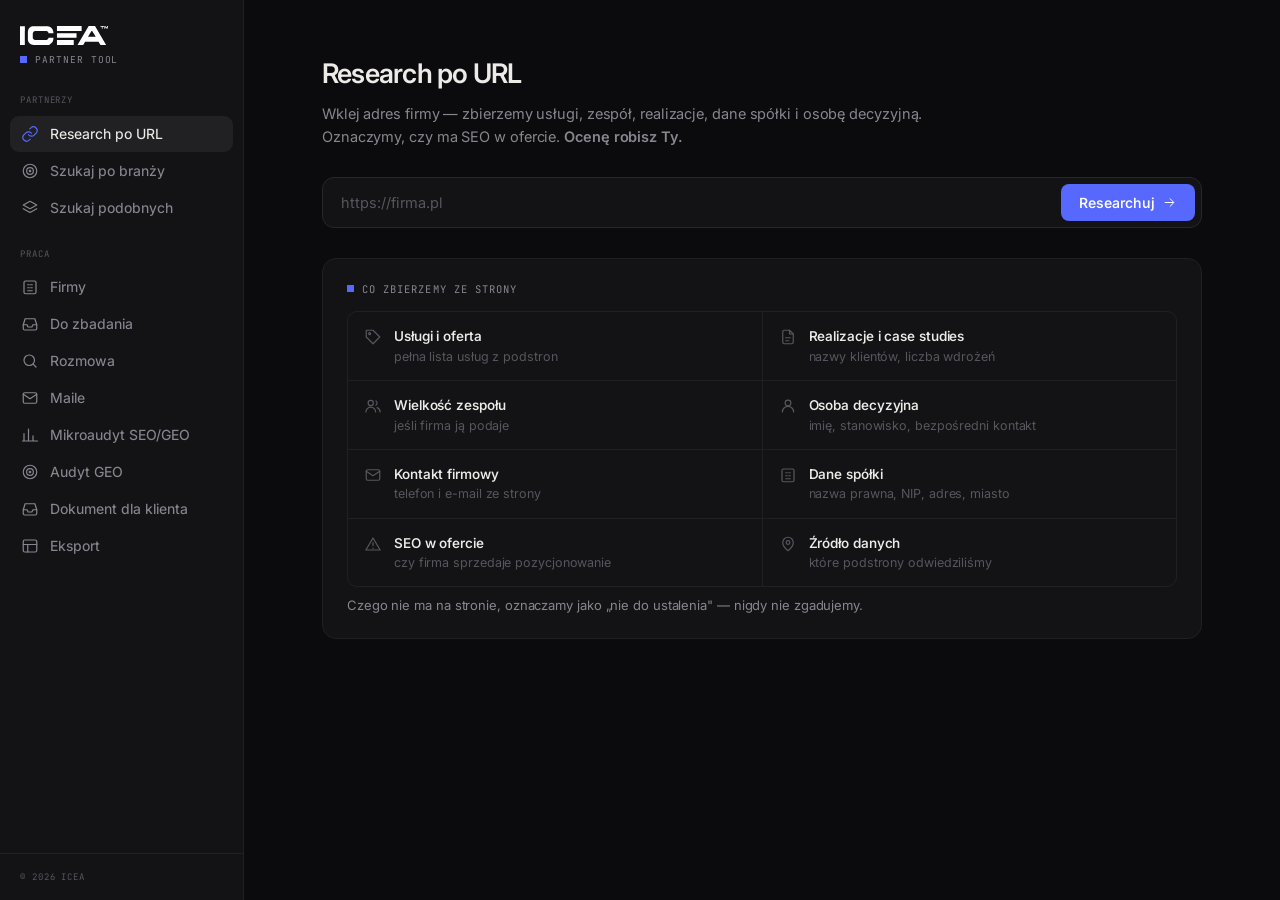
==== commit d1532910: "Zmiana marki na ICEA: profil, prompty, znak firmowy, akcent i case study Narzędzie mówiło dwiema mar" ====
--- a/frontend/index.html
+++ b/frontend/index.html
@@ -3,7 +3,7 @@
 <head>
   <meta charset="utf-8">
   <meta name="viewport" content="width=device-width, initial-scale=1">
-  <title>Partner Tool — Last Agency</title>
+  <title>Partner Tool — ICEA</title>
   <link rel="preconnect" href="https://fonts.googleapis.com">
   <link rel="preconnect" href="https://fonts.gstatic.com" crossorigin>
   <link href="https://fonts.googleapis.com/css2?family=Inter:wght@400;500;600;700&family=JetBrains+Mono:wght@500&display=swap" rel="stylesheet">
@@ -42,7 +42,7 @@
 <!-- ── SIDEBAR ── -->
 <aside class="sidebar">
   <div class="brand">
-    <div class="logo">Last<em>Agency</em></div>
+    <div class="logo"><svg class="logo-znak" role="img" aria-label="ICEA" viewBox="0 0 186 40" fill="none" xmlns="http://www.w3.org/2000/svg"><g clip-path="url(#clip0_118_46)"><path fill-rule="evenodd" clip-rule="evenodd" d="M176.914 0V1.49095H173.859V5.66902H172.369V1.49095H169.444V0H176.914ZM77.8134 0.240967H129.774V10.4008H77.8134V0.240967ZM181.349 39.8295H169.444L165.322 33.0744H137.116L133.049 39.8295H121.071L144.53 0.257812H157.889L181.349 39.8295ZM150.51 10.6383L143.15 22.6755H159.416L151.946 10.6383H150.51ZM0 0.332764H10.3132V10.3133H10.1556V39.9222H0V10.3133V0.350342V0.332764ZM59.6885 13.5089C59.9095 14.046 60.0224 14.7134 60.02 15.2942L70.3977 15.2942V14.1901C70.3894 12.5023 70.0709 10.8301 69.4588 9.25716C68.8626 7.6314 67.9841 6.12374 66.8642 4.80319C65.7379 3.47564 64.3633 2.38143 62.8168 1.58224C61.2029 0.747309 59.4083 0.323872 57.5916 0.349219H28.851C27.2077 0.337631 25.5793 0.663409 24.0669 1.30634C22.6001 1.9273 21.2638 2.82022 20.1291 3.93819C19.0199 5.0662 18.1286 6.38868 17.4985 7.83991C16.8503 9.36404 16.5245 11.0061 16.5417 12.6623V27.6073C16.5301 29.2511 16.8558 30.88 17.4985 32.3929C18.731 35.3674 21.0933 37.7309 24.0669 38.9638C25.5793 39.6067 27.2077 39.9325 28.851 39.9209H57.5916C59.4083 39.9463 61.2029 39.5224 62.8168 38.6874C64.3681 37.8877 65.7437 36.7864 66.8642 35.4481C67.9852 34.0941 68.8633 32.556 69.4588 30.902C70.0748 29.2726 70.3931 27.5456 70.3977 25.8036V24.6996H60.02C60.0161 25.3389 59.8646 25.9687 59.578 26.5401C59.2988 27.1182 58.919 27.6415 58.4558 28.0859C57.9667 28.5214 57.4068 28.8701 56.8 29.1167C56.1859 29.3903 55.5218 29.5344 54.8496 29.54H32.5857C31.8231 29.5454 31.0669 29.4016 30.3594 29.1167C29.6719 28.8542 29.0457 28.4535 28.5194 27.939C27.9862 27.4206 27.5715 26.7927 27.3048 26.0984C27.02 25.3907 26.8762 24.6338 26.8816 23.871V16.3434C26.878 15.5688 27.0215 14.8006 27.3048 14.0796C27.5736 13.3864 27.988 12.7588 28.5194 12.2391C29.0457 11.7245 29.6719 11.3233 30.3594 11.0609C31.0669 10.776 31.8231 10.6322 32.5857 10.6376H54.8496C55.6096 10.6228 56.3653 10.7539 57.0759 11.024C57.6761 11.2531 58.2259 11.597 58.6948 12.0364C59.1277 12.4503 59.4666 12.9525 59.6885 13.5089ZM77.8134 29.6704H113.178V39.8302H77.8134V29.6704ZM119.029 15.092H77.8134V24.7365H119.029V15.092ZM185.69 5.66902V0H184.071L181.771 3.09244L179.471 0H177.741V5.66902H179.231V2.30068L181.716 5.66902L184.218 2.28226V5.66902H185.69Z" fill="white"/></g><defs><clipPath id="clip0_118_46"><rect width="186" height="40" fill="white"/></clipPath></defs></svg></div>
     <div class="mono brand-sub"><i class="sq"></i>Partner Tool</div>
   </div>
 
@@ -103,7 +103,7 @@
     </button>
   </nav>
 
-  <div class="sidebar-stopka mono">© 2026 Last Agency</div>
+  <div class="sidebar-stopka mono">© 2026 ICEA</div>
 </aside>
 
 <!-- ── GŁÓWNY OBSZAR ── -->
--- a/frontend/style.css
+++ b/frontend/style.css
@@ -1,8 +1,12 @@
-/* Partner Tool — Last Agency */
+/* Partner Tool — ICEA */
 :root {
-  --orange: #F04E2A;
-  --orange-2: #ff6a48;
-  --orange-dim: #c93d1f;
+  /* Akcent z identyfikacji ICEA — ten sam niebieski, którym podpisane są
+     materiały wysyłane partnerom i klientom. Nazwy zmiennych mówią o roli,
+     nie o barwie: poprzednie `--orange` przestało być prawdą przy pierwszej
+     zmianie marki i nie chcemy powtarzać tego błędu. */
+  --akcent: #5768ff;
+  --akcent-2: #7a87ff;
+  --akcent-dim: #4653EA;
   --bg: #0B0B0D;
   --surface: #131316;
   --surface-2: #1a1a1f;
@@ -58,7 +62,7 @@
   align-items: center;
   gap: 8px;
 }
-.sq { width: 7px; height: 7px; background: var(--orange); display: inline-block; flex-shrink: 0; }
+.sq { width: 7px; height: 7px; background: var(--akcent); display: inline-block; flex-shrink: 0; }
 
 /* ══ SIDEBAR ══ */
 .sidebar {
@@ -71,11 +75,12 @@
   z-index: 20;
 }
 .brand { padding: 0 20px 26px; }
-.logo {
-  font-family: Georgia, "Times New Roman", serif;
-  font-weight: 700; font-size: 22px; letter-spacing: -0.02em;
-}
-.logo em { font-style: italic; }
+/* Znak firmowy jest teraz plikiem SVG, nie napisem — po kroju pisma i kursywie
+   zostało tylko miejsce, które zajmuje. */
+.logo { line-height: 0; }
+/* Wysokość, nie szerokość: wordmark ICEA jest szeroki i to ona decyduje,
+   ile miejsca zajmie w wąskim sidebarze. */
+.logo-znak { height: 19px; width: auto; display: block; }
 .brand-sub { margin-top: 7px; font-size: 9.5px; }
 
 .nav { flex: 1; display: flex; flex-direction: column; gap: 1px; padding: 0 10px; }
@@ -96,10 +101,10 @@
 .nav-item span { flex: 1; }
 .nav-item:hover { color: var(--text); background: rgba(255,255,255,.035); }
 .nav-item.aktywny { color: var(--text); background: rgba(255,255,255,.06); }
-.nav-item.aktywny .ico { color: var(--orange); }
+.nav-item.aktywny .ico { color: var(--akcent); }
 .badge {
   font-family: var(--mono); font-style: normal;
-  background: var(--orange); color: #fff;
+  background: var(--akcent); color: #fff;
   font-size: 10px; min-width: 19px; text-align: center;
   padding: 1px 6px; border-radius: 999px;
 }
@@ -137,13 +142,13 @@
 button { font-family: var(--sans); }
 .pasek button {
   display: flex; align-items: center; gap: 7px;
-  border: none; background: var(--orange); color: #fff;
+  border: none; background: var(--akcent); color: #fff;
   font-weight: 550; font-size: 14px;
   padding: 10px 18px; border-radius: 8px;
   cursor: pointer; white-space: nowrap;
   transition: background .14s;
 }
-.pasek button:hover { background: var(--orange-2); }
+.pasek button:hover { background: var(--akcent-2); }
 .pasek button:disabled { opacity: .5; cursor: default; }
 
 /* Wybór źródła firm. Stoi NAD kategoriami, bo to decyzja wcześniejsza:
@@ -182,7 +187,7 @@
 .tag-glowny {
   display: inline-flex; align-items: center; gap: 6px; margin-bottom: 9px;
   background: rgba(240,78,42,.1); border-color: rgba(240,78,42,.4);
-  color: var(--orange); cursor: pointer;
+  color: var(--akcent); cursor: pointer;
 }
 .tag-glowny:hover { background: rgba(240,78,42,.16); }
 
@@ -193,7 +198,7 @@
   font-family: var(--mono); font-style: normal; font-size: 10px;
   color: var(--faint); margin-left: 4px;
 }
-.tag.zaznaczony .chip-licznik { color: var(--orange); }
+.tag.zaznaczony .chip-licznik { color: var(--akcent); }
 /* Kategoria przy nazwie firmy — informacja, nie ozdoba: mówi, w której grupie
    szukać podobnych. Neutralna, żeby nie konkurowała z tagiem SEO. */
 .tag-kat {
@@ -243,7 +248,7 @@
   padding: 6px; border-radius: 6px; flex-shrink: 0;
   transition: color .14s, background .14s;
 }
-.usun-z-kolejki:hover { color: var(--orange); background: var(--surface-2); }
+.usun-z-kolejki:hover { color: var(--akcent); background: var(--surface-2); }
 
 /* ── Moduł maili ── */
 .mail-akcje { display: flex; gap: 6px; margin-left: auto; flex-wrap: wrap; }
@@ -252,7 +257,7 @@
 /* Polecenie poprawki zostaje widoczne przy wersji — po tygodniu inaczej nie wiadomo,
    czym ta wersja różni się od poprzedniej. */
 .mail-polecenie {
-  margin: 0 0 8px; padding: 7px 11px; border-left: 2px solid var(--orange);
+  margin: 0 0 8px; padding: 7px 11px; border-left: 2px solid var(--akcent);
   background: var(--surface-2); color: var(--muted); font-size: 12.5px;
 }
 .mail-czat { display: flex; gap: 8px; margin-top: 12px; flex-wrap: wrap; }
@@ -278,21 +283,21 @@
 .zazn-wszystkie span { font-family: var(--mono); font-size: 10px; letter-spacing: .08em;
   text-transform: uppercase; color: var(--muted); }
 .zazn-firme { padding-right: 4px; }
-.zazn-wszystkie input, .zazn-firme input { accent-color: var(--orange); width: 15px; height: 15px; cursor: pointer; }
+.zazn-wszystkie input, .zazn-firme input { accent-color: var(--akcent); width: 15px; height: 15px; cursor: pointer; }
 
 .masowy-postep { margin: 14px 0; }
 .masowy-postep .mono { font-size: 10px; color: var(--muted); margin-bottom: 8px; }
 /* Pasek pokazuje ILE zrobione, lista pod nim — KTÓRE. Sam procent nie mówi,
    czy firma, na której Ci zależy, już przeszła. */
 .pasek-postepu { height: 4px; background: var(--surface-2); border-radius: 999px; overflow: hidden; }
-.pasek-postepu i { display: block; height: 100%; background: var(--orange); transition: width .3s; }
+.pasek-postepu i { display: block; height: 100%; background: var(--akcent); transition: width .3s; }
 .masowy-lista { display: flex; flex-wrap: wrap; gap: 6px; margin-top: 11px; }
 .masowy-poz {
   display: inline-flex; align-items: center; gap: 5px;
   padding: 3px 9px; border-radius: 6px; font-size: 12px;
   background: var(--surface-2); color: var(--muted);
 }
-.masowy-poz.trwa { color: var(--orange); }
+.masowy-poz.trwa { color: var(--akcent); }
 .masowy-poz.ok { color: var(--zielony); }
 .masowy-poz:not(.ok):not(.trwa):not(.czeka) { color: var(--zolty); }
 .masowy-poz em { font-style: normal; opacity: .8; }
@@ -329,7 +334,7 @@
   text-decoration: none; padding: 2px 7px; border-radius: 4px;
   border: 1px solid var(--border-soft);
 }
-.czat-zrodla a:hover { color: var(--orange); border-color: rgba(240,78,42,.4); }
+.czat-zrodla a:hover { color: var(--akcent); border-color: rgba(240,78,42,.4); }
 
 .wynik:not(:empty) { margin-top: 26px; }
 
@@ -365,7 +370,7 @@
 }
 .kafel:hover { border-color: var(--border); background: var(--surface-2); }
 .kafel:hover .kafel-strzalka { opacity: 1; transform: translateX(2px); }
-.kafel:focus-visible { outline: 2px solid var(--orange); outline-offset: 2px; }
+.kafel:focus-visible { outline: 2px solid var(--akcent); outline-offset: 2px; }
 /* Strzałka pojawia się dopiero pod kursorem — kafel ma być czytelny jako liczba,
    a nie krzyczeć „kliknij mnie" trzy razy z rzędu. */
 .kafel-strzalka {
@@ -396,11 +401,11 @@
 .znacznik-tryb {
   display: inline-flex; align-items: center; gap: 8px;
   font-family: var(--mono); font-size: 9.5px; letter-spacing: .1em;
-  text-transform: uppercase; color: var(--orange);
+  text-transform: uppercase; color: var(--akcent);
   margin: 0 0 10px;
 }
 .znacznik-tryb::before {
-  content: ""; width: 6px; height: 6px; background: var(--orange); flex-shrink: 0;
+  content: ""; width: 6px; height: 6px; background: var(--akcent); flex-shrink: 0;
 }
 
 .przelacznik-tryb {
@@ -420,14 +425,14 @@
 }
 .tryb-btn::after {
   content: ""; position: absolute; left: 14px; right: 14px; bottom: -1px;
-  height: 2px; background: var(--orange);
+  height: 2px; background: var(--akcent);
   transform: scaleX(0); transform-origin: center;
   transition: transform .18s ease;
 }
 .tryb-btn:hover { color: var(--muted); }
 .tryb-btn.aktywny { color: var(--text); }
 .tryb-btn.aktywny::after { transform: scaleX(1); }
-.tryb-btn:focus-visible { outline: 2px solid var(--orange); outline-offset: -2px; border-radius: 4px; }
+.tryb-btn:focus-visible { outline: 2px solid var(--akcent); outline-offset: -2px; border-radius: 4px; }
 
 .tryb-btn em {
   font-style: normal; font-size: 10px; letter-spacing: .04em;
@@ -437,7 +442,7 @@
   font-variant-numeric: tabular-nums;
   transition: color .16s, background .16s;
 }
-.tryb-btn.aktywny em { color: var(--orange); background: rgba(240,78,42,.13); }
+.tryb-btn.aktywny em { color: var(--akcent); background: rgba(240,78,42,.13); }
 
 @media (prefers-reduced-motion: reduce) {
   .tryb-btn, .tryb-btn::after, .tryb-btn em { transition: none; }
@@ -457,10 +462,10 @@
 .firma-head { display: flex; align-items: flex-start; justify-content: space-between; gap: 16px; }
 .firma-nazwa { margin: 0 0 5px; font-size: 20px; font-weight: 600; letter-spacing: -0.02em; }
 .firma-url { display: inline-flex; align-items: center; gap: 5px; color: var(--muted); font-size: 12.5px; text-decoration: none; word-break: break-all; }
-.firma-url:hover { color: var(--orange); }
+.firma-url:hover { color: var(--akcent); }
 .firma-opis { color: #cfcdc9; margin: 16px 0 10px; }
 .uzasadnienie { color: var(--muted); font-size: 13px; margin: 0 0 4px; }
-.uzasadnienie .etyk { font-family: var(--mono); font-size: 9.5px; letter-spacing: .1em; color: var(--orange); text-transform: uppercase; margin-right: 6px; }
+.uzasadnienie .etyk { font-family: var(--mono); font-size: 9.5px; letter-spacing: .1em; color: var(--akcent); text-transform: uppercase; margin-right: 6px; }
 
 .flaga {
   display: inline-flex; align-items: center; gap: 6px;
@@ -483,7 +488,7 @@
   margin-top: 14px;
 }
 .pola.osoba, .pola.dane-spolki { margin-top: 0; }
-.pola.osoba .pole-etykieta { color: var(--orange); }
+.pola.osoba .pole-etykieta { color: var(--akcent); }
 .pola.dane-spolki .pole-etykieta { color: var(--zielony); }
 .pole { display: flex; flex-direction: column; gap: 3px; min-width: 0; }
 .pole-etykieta { font-family: var(--mono); font-size: 9px; letter-spacing: .1em; text-transform: uppercase; color: var(--faint); }
@@ -500,7 +505,7 @@
 .tagi.wybieralne .tag { cursor: pointer; transition: all .14s; }
 .tagi.wybieralne .tag:hover { border-color: #43434c; color: var(--text); }
 .tagi.wybieralne .tag.zaznaczony {
-  background: rgba(240,78,42,.13); border-color: rgba(240,78,42,.5); color: var(--orange); font-weight: 550;
+  background: rgba(240,78,42,.13); border-color: rgba(240,78,42,.5); color: var(--akcent); font-weight: 550;
 }
 
 .zrodlo { margin-top: 18px; font-size: 12.5px; color: var(--muted); }
@@ -508,7 +513,7 @@
 .zrodlo summary:hover { color: var(--muted); }
 .zrodlo ul { margin: 12px 0 0; padding-left: 16px; }
 .zrodlo a { color: var(--muted); word-break: break-all; text-decoration: none; }
-.zrodlo a:hover { color: var(--orange); }
+.zrodlo a:hover { color: var(--akcent); }
 
 /* ══ AKCJE ══ */
 .akcje { display: flex; flex-wrap: wrap; gap: 8px; align-items: center; }
@@ -520,12 +525,12 @@
   transition: all .14s;
 }
 .akcja:hover { border-color: #43434c; }
-.akcja .ico { color: var(--orange); }
+.akcja .ico { color: var(--akcent); }
 .akcja:disabled { opacity: .5; cursor: default; }
-.akcja.glowna { background: var(--orange); border-color: var(--orange); color: #fff; }
+.akcja.glowna { background: var(--akcent); border-color: var(--akcent); color: #fff; }
 .akcja.glowna .ico { color: #fff; }
-.akcja.glowna:hover { background: var(--orange-2); border-color: var(--orange-2); }
-.akcja.check input { accent-color: var(--orange); width: 15px; height: 15px; cursor: pointer; margin: 0; }
+.akcja.glowna:hover { background: var(--akcent-2); border-color: var(--akcent-2); }
+.akcja.check input { accent-color: var(--akcent); width: 15px; height: 15px; cursor: pointer; margin: 0; }
 
 /* ══ LISTY FIRM ══ */
 .similar-list { display: flex; flex-direction: column; gap: 7px; margin-top: 16px; }
@@ -546,7 +551,7 @@
   font-family: var(--mono); font-size: 10px; letter-spacing: .06em; vertical-align: 1px; }
 .sim-opis { display: block; color: var(--muted); font-size: 12px; line-height: 1.45; margin-top: 4px; }
 .sim-url { display: inline-flex; align-items: center; gap: 5px; color: var(--muted); font-size: 12px; text-decoration: none; word-break: break-all; }
-.sim-url:hover { color: var(--orange); }
+.sim-url:hover { color: var(--akcent); }
 .firma-row-top { display: flex; align-items: center; gap: 9px; flex-wrap: wrap; }
 .firma-row-nazwa { font-size: 16px; font-weight: 600; letter-spacing: -0.015em; }
 .firma-row-meta { color: var(--muted); font-size: 12.5px; }
@@ -558,7 +563,7 @@
   font-size: 13px; font-weight: 500; padding: 8px 14px; border-radius: 8px;
   cursor: pointer; white-space: nowrap; transition: all .14s;
 }
-.sim-row:hover .researchuj, .firma-row:hover .otworz { border-color: var(--orange); color: var(--orange); }
+.sim-row:hover .researchuj, .firma-row:hover .otworz { border-color: var(--akcent); color: var(--akcent); }
 .researchuj:disabled { opacity: .5; cursor: default; }
 .otworz {
   display: inline-flex; align-items: center; gap: 6px;
@@ -566,7 +571,7 @@
   font-size: 13px; padding: 7px 13px; border-radius: 8px; cursor: pointer; transition: all .14s;
 }
 .usun { border: none; background: none; color: var(--faint); padding: 6px; border-radius: 7px; cursor: pointer; display: flex; }
-.usun:hover { background: rgba(240,78,42,.14); color: var(--orange); }
+.usun:hover { background: rgba(240,78,42,.14); color: var(--akcent); }
 .sim-err { color: var(--muted); font-size: 13.5px; margin: 6px 0 0; width: 100%; }
 .niepewna { display: inline-flex; align-items: center; gap: 5px; color: var(--zolty); font-size: 11.5px; margin-top: 3px; }
 
@@ -578,7 +583,7 @@
   font-family: var(--sans); font-size: 13.5px;
   padding: 8px 14px; border-radius: 8px; cursor: pointer; transition: all .14s;
 }
-.btn-lekki:hover { border-color: var(--orange); color: var(--orange); }
+.btn-lekki:hover { border-color: var(--akcent); color: var(--akcent); }
 
 .wroc {
   display: inline-flex; align-items: center; gap: 7px;
@@ -591,13 +596,13 @@
 /* ══ MAILE ══ */
 .mail-draft { background: var(--surface-2); border: 1px solid var(--border-soft); border-radius: 10px; padding: 15px 17px; margin-bottom: 10px; }
 .mail-head { display: flex; align-items: center; justify-content: space-between; margin-bottom: 12px; }
-.mail-styl { font-family: var(--mono); font-size: 9.5px; letter-spacing: .1em; text-transform: uppercase; color: var(--orange); }
+.mail-styl { font-family: var(--mono); font-size: 9.5px; letter-spacing: .1em; text-transform: uppercase; color: var(--akcent); }
 .kopiuj {
   display: inline-flex; align-items: center; gap: 6px;
   border: 1px solid var(--border); background: none; color: var(--muted);
   font-size: 12px; padding: 5px 11px; border-radius: 7px; cursor: pointer; transition: all .14s;
 }
-.kopiuj:hover { border-color: var(--orange); color: var(--orange); }
+.kopiuj:hover { border-color: var(--akcent); color: var(--akcent); }
 .mail-tresc { margin: 0; white-space: pre-wrap; font-family: var(--sans); font-size: 13.8px; color: #cfcdc9; line-height: 1.65; }
 
 /* ══ TABELA ══ */
@@ -615,10 +620,10 @@
 
 /* ══ STANY ══ */
 .loading { display: flex; align-items: center; gap: 15px; color: var(--muted); }
-.spinner { width: 19px; height: 19px; border: 2px solid var(--border); border-top-color: var(--orange); border-radius: 50%; animation: spin .75s linear infinite; flex-shrink: 0; }
+.spinner { width: 19px; height: 19px; border: 2px solid var(--border); border-top-color: var(--akcent); border-radius: 50%; animation: spin .75s linear infinite; flex-shrink: 0; }
 @keyframes spin { to { transform: rotate(360deg); } }
 .error { border-color: rgba(240,78,42,.3); }
-.error .mono { color: var(--orange); }
+.error .mono { color: var(--akcent); }
 .error p { margin: 0; color: #cfcdc9; font-size: 13.5px; }
 
 /* ══ RESPONSYWNOŚĆ ══ */
@@ -640,14 +645,14 @@
 
 /* ══ RAPORT MIKROAUDYTU — układ dokumentu ══ */
 .cena { font-family: var(--mono); font-size: 10px; color: var(--muted); }
-.cena-suma { color: var(--orange); font-family: var(--mono); }
-.akcja.check input[type=range] { accent-color: var(--orange); }
+.cena-suma { color: var(--akcent); font-family: var(--mono); }
+.akcja.check input[type=range] { accent-color: var(--akcent); }
 
 .raport { background: var(--surface); border: 1px solid var(--border-soft); border-radius: var(--r); overflow: hidden; }
 
-/* strona tytułowa — pełne pole pomarańczu, jak materiały ofertowe Last Agency */
+/* strona tytułowa — pełne pole akcentu, jak materiały ofertowe ICEA */
 .okladka {
-  background: var(--orange); color: #fff;
+  background: var(--akcent); color: #fff;
   padding: 44px 44px 34px; min-height: 420px;
   display: flex; flex-direction: column; justify-content: space-between;
 }
@@ -674,7 +679,7 @@
   margin: 0 0 22px; padding-bottom: 14px;
   border-bottom: 1px solid var(--border);
 }
-.r-nr { font-family: var(--mono); font-size: 13px; color: var(--orange); }
+.r-nr { font-family: var(--mono); font-size: 13px; color: var(--akcent); }
 
 /* kluczowe liczby — bez pudełek, tylko cienkie linie */
 .liczby { display: flex; flex-wrap: wrap; gap: 0; margin: 26px 0 22px; }
@@ -694,13 +699,13 @@
 }
 .status.jest { background: rgba(111,191,135,.1); color: var(--zielony); border: 1px solid rgba(111,191,135,.28); }
 .status.brak { color: var(--faint); border: 1px solid var(--border); }
-.status.cyt { background: rgba(240,78,42,.1); color: var(--orange); border: 1px solid rgba(240,78,42,.3); }
+.status.cyt { background: rgba(240,78,42,.1); color: var(--akcent); border: 1px solid rgba(240,78,42,.3); }
 
 .pytanie blockquote {
   margin: 0; padding: 0 0 0 18px; border-left: 2px solid var(--border);
   color: #b6b4b0; font-size: 13.5px; line-height: 1.65; white-space: pre-wrap;
 }
-.pytanie blockquote mark { background: none; color: var(--orange); font-weight: 600; }
+.pytanie blockquote mark { background: none; color: var(--akcent); font-weight: 600; }
 .pytanie-meta { display: flex; gap: 20px; flex-wrap: wrap; margin-top: 12px; padding-left: 18px;
   font-size: 11.5px; color: var(--faint); }
 
@@ -718,7 +723,7 @@
 .typ.handlowa { background: rgba(111,191,135,.1); color: var(--zielony); border: 1px solid rgba(111,191,135,.25); }
 .typ.informacyjna { color: var(--faint); border: 1px solid var(--border); }
 .typ { color: var(--faint); border: 1px solid var(--border); }
-.typ.luka { background: rgba(240,78,42,.13); color: var(--orange); border: 1px solid rgba(240,78,42,.4); }
+.typ.luka { background: rgba(240,78,42,.13); color: var(--akcent); border: 1px solid rgba(240,78,42,.4); }
 .luka-blok { margin: 26px 0 8px; }
 .luka-blok p { font-size: 15px; }
 .zrodlo-danych { font-family: var(--mono); font-size: 10.5px; line-height: 1.65;
@@ -728,7 +733,7 @@
 /* Ustalenia audytu technicznego — dokument, nie dashboard: bez ramek i cieni,
    hierarchię niesie lewa krawędź i typografia. */
 .ustalenie { margin: 22px 0; padding-left: 18px; border-left: 2px solid #e0ded9; }
-.ustalenie.blokada { border-left-color: var(--orange); }
+.ustalenie.blokada { border-left-color: var(--akcent); }
 .ustalenie.ok { border-left-color: #c9d6cb; }
 .ustalenie.drobne { border-left-color: #eceae5; }
 .ustalenie p { margin: 7px 0 0; font-size: 14.5px; }
@@ -739,7 +744,7 @@
   padding: 3px 7px; border-radius: 4px; white-space: nowrap;
   color: #86868f; border: 1px solid #e0ded9;
 }
-.ust-znacznik.blokada { background: rgba(240,78,42,.1); color: var(--orange-dim);
+.ust-znacznik.blokada { background: rgba(240,78,42,.1); color: var(--akcent-dim);
   border-color: rgba(240,78,42,.35); }
 .ust-znacznik.ok { color: #5d7a63; border-color: #cfdcd1; }
 .dowod {
@@ -750,7 +755,7 @@
 .ust-rada { color: #55555c; font-size: 13.5px !important; }
 .ust-rada span {
   font-family: var(--mono); font-size: 9px; letter-spacing: .09em; text-transform: uppercase;
-  color: var(--orange-dim); display: block; margin-bottom: 3px;
+  color: var(--akcent-dim); display: block; margin-bottom: 3px;
 }
 
 .ostrzezenie-inline {
@@ -769,12 +774,12 @@
 .slupek { display: grid; grid-template-columns: 128px 1fr 46px; align-items: center; gap: 14px; }
 .slupek-nazwa { font-size: 13px; color: #c8c6c2; }
 .slupek-tor { background: var(--surface-2); height: 6px; }
-.slupek-wypeln { background: var(--orange); height: 100%; }
+.slupek-wypeln { background: var(--akcent); height: 100%; }
 .slupek-proc { font-family: var(--mono); font-size: 11px; color: var(--muted); text-align: right; }
 .ostrzezenie { border-left: 3px solid var(--zolty); padding-left: 16px; color: #c8c6c2 !important; }
 .zrodlo-danych { font-size: 11px; color: var(--faint); margin: 4px 0 0; font-style: italic; }
 
-.wyimek { border-left: 3px solid var(--orange); padding: 4px 0 4px 20px; margin-top: 30px; }
+.wyimek { border-left: 3px solid var(--akcent); padding: 4px 0 4px 20px; margin-top: 30px; }
 .wyimek p { font-size: 16px; color: #d5d3cf; margin: 8px 0 0; max-width: 58ch; }
 
 .r-stopka {
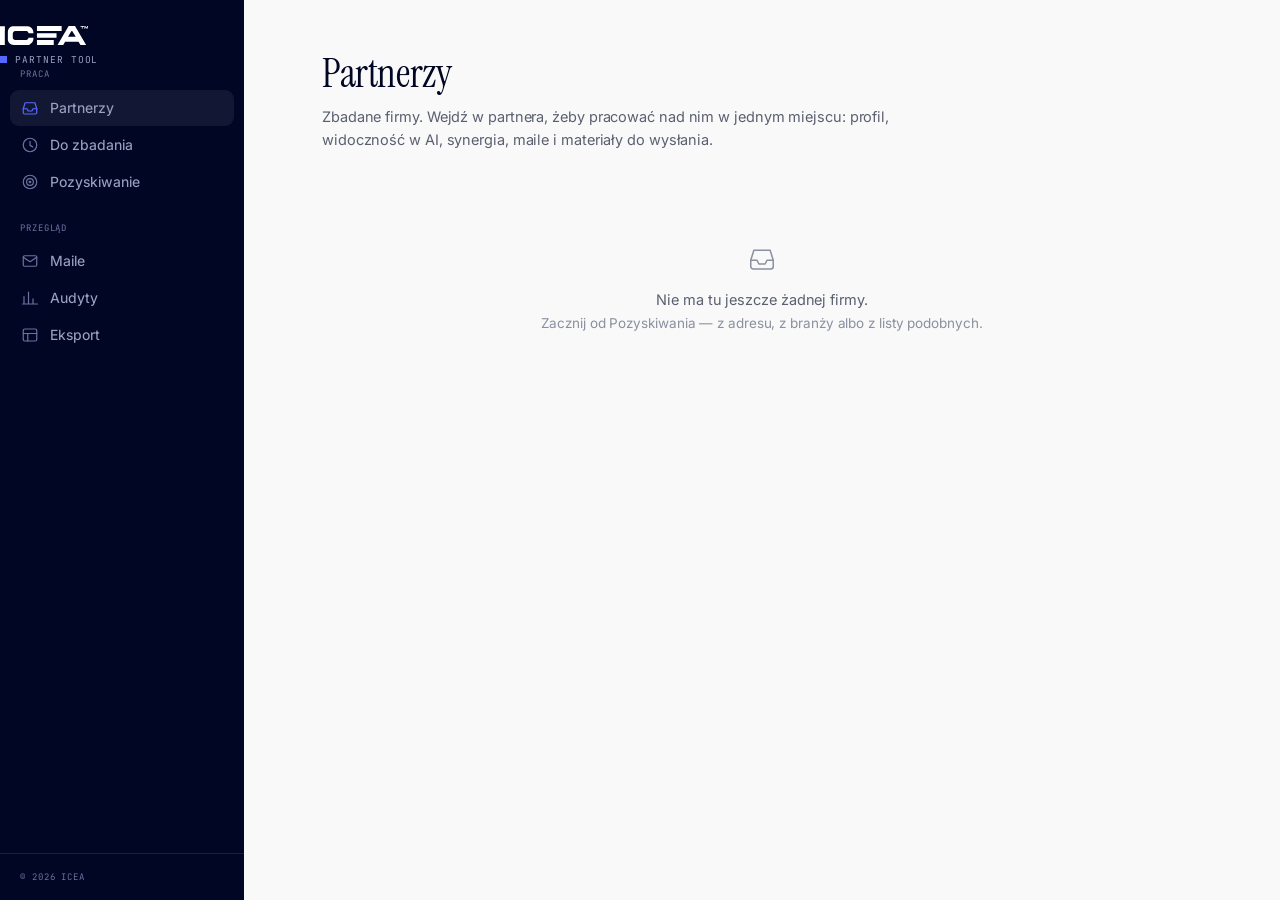
==== commit 3c7b9897: "Przebudowa UX: nawigacja to miejsca, narzędzia siedzą w karcie partnera Sześć z czternastu pozycji w" ====
--- a/frontend/index.html
+++ b/frontend/index.html
@@ -6,7 +6,7 @@
   <title>Partner Tool — ICEA</title>
   <link rel="preconnect" href="https://fonts.googleapis.com">
   <link rel="preconnect" href="https://fonts.gstatic.com" crossorigin>
-  <link href="https://fonts.googleapis.com/css2?family=Inter:wght@400;500;600;700&family=JetBrains+Mono:wght@500&display=swap" rel="stylesheet">
+  <link href="https://fonts.googleapis.com/css2?family=Inter:wght@400;500;600;700&family=Instrument+Serif:ital@0;1&family=JetBrains+Mono:wght@500&display=swap" rel="stylesheet">
   <link rel="stylesheet" href="style.css">
 </head>
 <body>
@@ -39,63 +39,38 @@
   <symbol id="i-clock" viewBox="0 0 24 24"><circle cx="12" cy="12" r="9"/><path d="M12 7v5.5l3.5 2"/></symbol>
 </svg>
 
-<!-- ── SIDEBAR ── -->
+<!-- ── SIDEBAR ──
+     Nawigacja to MIEJSCA, nie narzędzia. Wcześniej sześć z czternastu pozycji
+     zaczynało się od pytania „którą firmę?" — maile, mikroaudyt, audyt GEO,
+     rozmowa, dokument i szukanie podobnych. Firmę wybiera się teraz raz, wchodząc
+     w partnera; narzędzia są w jego karcie. Na lewej zostają dwa rodzaje miejsc:
+     PRACA (gdzie się coś robi) i PRZEGLĄD (gdzie się patrzy na wszystko naraz). -->
 <aside class="sidebar">
-  <div class="brand">
-    <div class="logo"><svg class="logo-znak" role="img" aria-label="ICEA" viewBox="0 0 186 40" fill="none" xmlns="http://www.w3.org/2000/svg"><g clip-path="url(#clip0_118_46)"><path fill-rule="evenodd" clip-rule="evenodd" d="M176.914 0V1.49095H173.859V5.66902H172.369V1.49095H169.444V0H176.914ZM77.8134 0.240967H129.774V10.4008H77.8134V0.240967ZM181.349 39.8295H169.444L165.322 33.0744H137.116L133.049 39.8295H121.071L144.53 0.257812H157.889L181.349 39.8295ZM150.51 10.6383L143.15 22.6755H159.416L151.946 10.6383H150.51ZM0 0.332764H10.3132V10.3133H10.1556V39.9222H0V10.3133V0.350342V0.332764ZM59.6885 13.5089C59.9095 14.046 60.0224 14.7134 60.02 15.2942L70.3977 15.2942V14.1901C70.3894 12.5023 70.0709 10.8301 69.4588 9.25716C68.8626 7.6314 67.9841 6.12374 66.8642 4.80319C65.7379 3.47564 64.3633 2.38143 62.8168 1.58224C61.2029 0.747309 59.4083 0.323872 57.5916 0.349219H28.851C27.2077 0.337631 25.5793 0.663409 24.0669 1.30634C22.6001 1.9273 21.2638 2.82022 20.1291 3.93819C19.0199 5.0662 18.1286 6.38868 17.4985 7.83991C16.8503 9.36404 16.5245 11.0061 16.5417 12.6623V27.6073C16.5301 29.2511 16.8558 30.88 17.4985 32.3929C18.731 35.3674 21.0933 37.7309 24.0669 38.9638C25.5793 39.6067 27.2077 39.9325 28.851 39.9209H57.5916C59.4083 39.9463 61.2029 39.5224 62.8168 38.6874C64.3681 37.8877 65.7437 36.7864 66.8642 35.4481C67.9852 34.0941 68.8633 32.556 69.4588 30.902C70.0748 29.2726 70.3931 27.5456 70.3977 25.8036V24.6996H60.02C60.0161 25.3389 59.8646 25.9687 59.578 26.5401C59.2988 27.1182 58.919 27.6415 58.4558 28.0859C57.9667 28.5214 57.4068 28.8701 56.8 29.1167C56.1859 29.3903 55.5218 29.5344 54.8496 29.54H32.5857C31.8231 29.5454 31.0669 29.4016 30.3594 29.1167C29.6719 28.8542 29.0457 28.4535 28.5194 27.939C27.9862 27.4206 27.5715 26.7927 27.3048 26.0984C27.02 25.3907 26.8762 24.6338 26.8816 23.871V16.3434C26.878 15.5688 27.0215 14.8006 27.3048 14.0796C27.5736 13.3864 27.988 12.7588 28.5194 12.2391C29.0457 11.7245 29.6719 11.3233 30.3594 11.0609C31.0669 10.776 31.8231 10.6322 32.5857 10.6376H54.8496C55.6096 10.6228 56.3653 10.7539 57.0759 11.024C57.6761 11.2531 58.2259 11.597 58.6948 12.0364C59.1277 12.4503 59.4666 12.9525 59.6885 13.5089ZM77.8134 29.6704H113.178V39.8302H77.8134V29.6704ZM119.029 15.092H77.8134V24.7365H119.029V15.092ZM185.69 5.66902V0H184.071L181.771 3.09244L179.471 0H177.741V5.66902H179.231V2.30068L181.716 5.66902L184.218 2.28226V5.66902H185.69Z" fill="white"/></g><defs><clipPath id="clip0_118_46"><rect width="186" height="40" fill="white"/></clipPath></defs></svg></div>
+  <div class="logo"><svg class="logo-znak" role="img" aria-label="ICEA" viewBox="0 0 186 40" fill="none" xmlns="http://www.w3.org/2000/svg"><g clip-path="url(#clip0_118_46)"><path fill-rule="evenodd" clip-rule="evenodd" d="M176.914 0V1.49095H173.859V5.66902H172.369V1.49095H169.444V0H176.914ZM77.8134 0.240967H129.774V10.4008H77.8134V0.240967ZM181.349 39.8295H169.444L165.322 33.0744H137.116L133.049 39.8295H121.071L144.53 0.257812H157.889L181.349 39.8295ZM150.51 10.6383L143.15 22.6755H159.416L151.946 10.6383H150.51ZM0 0.332764H10.3132V10.3133H10.1556V39.9222H0V10.3133V0.350342V0.332764ZM59.6885 13.5089C59.9095 14.046 60.0224 14.7134 60.02 15.2942L70.3977 15.2942V14.1901C70.3894 12.5023 70.0709 10.8301 69.4588 9.25716C68.8626 7.6314 67.9841 6.12374 66.8642 4.80319C65.7379 3.47564 64.3633 2.38143 62.8168 1.58224C61.2029 0.747309 59.4083 0.323872 57.5916 0.349219H28.851C27.2077 0.337631 25.5793 0.663409 24.0669 1.30634C22.6001 1.9273 21.2638 2.82022 20.1291 3.93819C19.0199 5.0662 18.1286 6.38868 17.4985 7.83991C16.8503 9.36404 16.5245 11.0061 16.5417 12.6623V27.6073C16.5301 29.2511 16.8558 30.88 17.4985 32.3929C18.731 35.3674 21.0933 37.7309 24.0669 38.9638C25.5793 39.6067 27.2077 39.9325 28.851 39.9209H57.5916C59.4083 39.9463 61.2029 39.5224 62.8168 38.6874C64.3681 37.8877 65.7437 36.7864 66.8642 35.4481C67.9852 34.0941 68.8633 32.556 69.4588 30.902C70.0748 29.2726 70.3931 27.5456 70.3977 25.8036V24.6996H60.02C60.0161 25.3389 59.8646 25.9687 59.578 26.5401C59.2988 27.1182 58.919 27.6415 58.4558 28.0859C57.9667 28.5214 57.4068 28.8701 56.8 29.1167C56.1859 29.3903 55.5218 29.5344 54.8496 29.54H32.5857C31.8231 29.5454 31.0669 29.4016 30.3594 29.1167C29.6719 28.8542 29.0457 28.4535 28.5194 27.939C27.9862 27.4206 27.5715 26.7927 27.3048 26.0984C27.02 25.3907 26.8762 24.6338 26.8816 23.871V16.3434C26.878 15.5688 27.0215 14.8006 27.3048 14.0796C27.5736 13.3864 27.988 12.7588 28.5194 12.2391C29.0457 11.7245 29.6719 11.3233 30.3594 11.0609C31.0669 10.776 31.8231 10.6322 32.5857 10.6376H54.8496C55.6096 10.6228 56.3653 10.7539 57.0759 11.024C57.6761 11.2531 58.2259 11.597 58.6948 12.0364C59.1277 12.4503 59.4666 12.9525 59.6885 13.5089ZM77.8134 29.6704H113.178V39.8302H77.8134V29.6704ZM119.029 15.092H77.8134V24.7365H119.029V15.092ZM185.69 5.66902V0H184.071L181.771 3.09244L179.471 0H177.741V5.66902H179.231V2.30068L181.716 5.66902L184.218 2.28226V5.66902H185.69Z" fill="white"/></g><defs><clipPath id="clip0_118_46"><rect width="186" height="40" fill="white"/></clipPath></defs></svg></div>
     <div class="mono brand-sub"><i class="sq"></i>Partner Tool</div>
   </div>
 
   <nav class="nav">
-    <!-- Dwie ścieżki pozyskiwania. Te same trzy narzędzia, ale inny cel, więc inne
-         kryteria: dla partnera liczy się komplementarność, dla klienta sklep ze słabą
-         widocznością to najlepszy trop. Sekcje są te same — przełącznik ustawia tryb. -->
-    <div class="nav-grupa mono">Partnerzy</div>
-    <button class="nav-item aktywny" data-sekcja="research" data-tryb="partner">
-      <svg class="ico"><use href="#i-link"/></svg><span>Research po URL</span>
-    </button>
-    <button class="nav-item" data-sekcja="szukaj" data-tryb="partner">
-      <svg class="ico"><use href="#i-target"/></svg><span>Szukaj po branży</span>
-    </button>
-    <button class="nav-item" data-sekcja="podobne" data-tryb="partner">
-      <svg class="ico"><use href="#i-layers"/></svg><span>Szukaj podobnych</span>
-    </button>
-
-    <div class="nav-grupa mono">Klienci</div>
-    <button class="nav-item" data-sekcja="research" data-tryb="klient">
-      <svg class="ico"><use href="#i-link"/></svg><span>Research po URL</span>
-    </button>
-    <button class="nav-item" data-sekcja="szukaj" data-tryb="klient">
-      <svg class="ico"><use href="#i-target"/></svg><span>Szukaj po branży</span>
-    </button>
-    <button class="nav-item" data-sekcja="podobne" data-tryb="klient">
-      <svg class="ico"><use href="#i-layers"/></svg><span>Szukaj podobnych</span>
-    </button>
-
     <div class="nav-grupa mono">Praca</div>
-    <button class="nav-item" data-sekcja="firmy">
-      <svg class="ico"><use href="#i-building"/></svg><span>Firmy</span>
+    <button class="nav-item aktywny" data-sekcja="firmy">
+      <svg class="ico"><use href="#i-inbox"/></svg><span>Partnerzy</span>
       <em class="badge" id="badge-firmy" hidden>0</em>
     </button>
     <button class="nav-item" data-sekcja="kolejka">
-      <svg class="ico"><use href="#i-inbox"/></svg><span>Do zbadania</span>
+      <svg class="ico"><use href="#i-clock"/></svg><span>Do zbadania</span>
       <em class="badge" id="badge-kolejka" hidden>0</em>
     </button>
-    <button class="nav-item" data-sekcja="rozmowa">
-      <svg class="ico"><use href="#i-search"/></svg><span>Rozmowa</span>
+    <button class="nav-item" data-sekcja="pozyskiwanie">
+      <svg class="ico"><use href="#i-target"/></svg><span>Pozyskiwanie</span>
     </button>
+
+    <div class="nav-grupa mono">Przegląd</div>
     <button class="nav-item" data-sekcja="maile">
       <svg class="ico"><use href="#i-mail"/></svg><span>Maile</span>
       <em class="badge" id="badge-maile" hidden>0</em>
     </button>
-    <button class="nav-item" data-sekcja="audyt">
-      <svg class="ico"><use href="#i-chart"/></svg><span>Mikroaudyt SEO/GEO</span>
-    </button>
-    <button class="nav-item" data-sekcja="audytgeo">
-      <svg class="ico"><use href="#i-target"/></svg><span>Audyt GEO</span>
-    </button>
-    <button class="nav-item" data-sekcja="dokument">
-      <svg class="ico"><use href="#i-inbox"/></svg><span>Dokument dla klienta</span>
+    <button class="nav-item" data-sekcja="audyty">
+      <svg class="ico"><use href="#i-chart"/></svg><span>Audyty</span>
     </button>
     <button class="nav-item" data-sekcja="eksport">
       <svg class="ico"><use href="#i-table"/></svg><span>Eksport</span>
@@ -109,136 +84,106 @@
 <!-- ── GŁÓWNY OBSZAR ── -->
 <main class="main">
 
-  <section class="sekcja aktywna" data-sekcja="research">
-    <header class="sekcja-head" data-tryb-naglowek>
-      <h1>Research po URL</h1>
-      <p>Wklej adres firmy — zbierzemy usługi, zespół, realizacje, dane spółki i osobę decyzyjną.
-        Oznaczymy, czy ma SEO w ofercie. <b>Ocenę robisz Ty.</b></p>
-    </header>
-    <form id="form" class="pasek">
-      <input id="url" type="text" placeholder="https://firma.pl" autocomplete="off" spellcheck="false" required>
-      <button id="btn" type="submit">Researchuj <svg class="ico sm"><use href="#i-arrow"/></svg></button>
-    </form>
-    <div id="research-wynik" class="wynik"></div>
-    <div id="research-panel"></div>
-  </section>
-
-  <section class="sekcja" data-sekcja="szukaj">
-    <header class="sekcja-head" data-tryb-naglowek>
-      <h1>Szukaj po branży</h1>
-      <p>Nie masz firmy na start? Rozpisujemy branżę na kilka fraz naraz, żeby wyjść poza
-        pierwszą dziesiątkę Google — i odsiewamy katalogi oraz martwe strony.</p>
-    </header>
-    <form id="form-kryteria" class="pasek">
-      <input id="branza" type="text" placeholder="agencja brandingowa" autocomplete="off" required>
-      <input id="miasto" type="text" placeholder="Kraków (opcjonalnie)" autocomplete="off">
-      <button id="btn-kryteria" type="submit">Szukaj firm <svg class="ico sm"><use href="#i-arrow"/></svg></button>
-    </form>
-    <!-- Źródło firm. Wyszukiwarka pokazuje wypozycjonowanych, Mapy — wszystkich,
-         którzy mają wizytówkę. Przełącznik pojawia się dopiero, gdy podłączony
-         jest więcej niż jeden klucz (renderZrodla w app.js). -->
-    <div id="zrodla-wyboru" class="zrodla"></div>
-
-    <div class="presety">
-      <!-- nagłówek jest teraz w karcie renderowanej przez renderPresety(),
-           żeby wybór kategorii wyglądał tak samo jak w „Szukaj podobnych" -->
-      <!-- klasy .tagi.wybieralne przeniesione do środka: presety są teraz
-           pogrupowane, a każda grupa ma własny rząd tagów -->
-      <div id="presety-branz"></div>
+  <!-- PARTNERZY: lista i karta jednej firmy. Karta jest renderowana z JS do
+       #firmy-detal, bo narzędzia w zakładkach piszą po stałych identyfikatorach
+       i dwie karty naraz w DOM-ie by się o nie pobiły. -->
+  <section class="sekcja aktywna" data-sekcja="firmy">
+    <div id="firmy-head">
+      <header class="sekcja-head" data-tryb-naglowek>
+        <h1>Partnerzy</h1>
+        <p>Zbadane firmy. Wejdź w partnera, żeby pracować nad nim w jednym miejscu:
+          profil, widoczność w AI, synergia, maile i materiały do wysłania.</p>
+      </header>
+      <div id="firmy-filtry"></div>
     </div>
-    <div id="szukaj-wynik" class="wynik"></div>
-  </section>
-
-  <section class="sekcja" data-sekcja="podobne">
-    <header class="sekcja-head" data-tryb-naglowek>
-      <h1>Szukaj podobnych</h1>
-      <p>Wybierz zbadaną firmę i zaznacz usługi, które mają definiować podobieństwo.
-        <b>To Ty decydujesz, co znaczy „podobna".</b></p>
-    </header>
-    <div id="podobne-wybor"></div>
-    <div id="podobne-tagi"></div>
-    <div id="podobne-wynik" class="wynik"></div>
-  </section>
-
-  <section class="sekcja" data-sekcja="firmy">
-    <header class="sekcja-head" id="firmy-head">
-      <h1>Firmy</h1>
-      <p>Zbadane firmy. Kliknij, żeby otworzyć pełną kartę — dane, maile, eksport.</p>
-    </header>
+    <div id="firmy-pusto" class="pusto" hidden>
+      <svg class="ico xl"><use href="#i-inbox"/></svg>
+      <p>Nie ma tu jeszcze żadnej firmy.<br><span>Zacznij od Pozyskiwania — z adresu,
+        z branży albo z listy podobnych.</span></p>
+    </div>
     <div id="firmy-lista"></div>
-    <div id="firmy-pusto" class="pusto">
-      <svg class="ico xl"><use href="#i-inbox"/></svg>
-      <p>Nic tu jeszcze nie ma.<br><span>Zacznij od <b>Research po URL</b> albo <b>Szukaj po branży</b>.</span></p>
-    </div>
-    <div id="firmy-detal" hidden>
-      <button class="wroc" type="button"><svg class="ico sm"><use href="#i-back"/></svg> Wszystkie firmy</button>
-      <div id="panels"></div>
-    </div>
+    <div id="firmy-detal" hidden></div>
   </section>
 
   <section class="sekcja" data-sekcja="kolejka">
     <header class="sekcja-head">
       <h1>Do zbadania</h1>
-      <p>Firmy znalezione w wyszukiwaniu, jeszcze niezbadane. Wyniki znikają razem
-        z zapytaniem — tutaj zostają, dopóki ich nie zbadasz albo nie odrzucisz.</p>
+      <p>Firmy odłożone z wyszukiwania. Research kosztuje, więc kolejka jest po to,
+        żeby zdecydować świadomie, które z nich zbadać.</p>
     </header>
     <div id="kolejka-box"></div>
   </section>
 
-  <section class="sekcja" data-sekcja="rozmowa">
+  <!-- POZYSKIWANIE: trzy wejścia do tej samej roboty. Wcześniej były trzema
+       osobnymi pozycjami w menu, choć różnią się tylko tym, skąd bierzemy adres. -->
+  <section class="sekcja" data-sekcja="pozyskiwanie">
     <header class="sekcja-head">
-      <h1>Rozmowa o firmie</h1>
-      <p>Research odwiedza kilka podstron i wyciąga 22 pola. Tu dopytujesz o resztę —
-        agent doczyta z ich serwisu i pokaże, z której strony wziął odpowiedź.</p>
+      <h1>Pozyskiwanie</h1>
+      <p>Trzy drogi do tej samej rzeczy: listy firm do zbadania. Z konkretnego adresu,
+        z branży albo z podobieństwa do kogoś, kogo już znasz.</p>
     </header>
-    <div id="rozmowa-box"></div>
+    <div class="zakladki" id="poz-zakladki" role="tablist">
+      <button class="zakladka aktywna" data-poz="url" type="button" role="tab">Po adresie</button>
+      <button class="zakladka" data-poz="branza" type="button" role="tab">Po branży</button>
+      <button class="zakladka" data-poz="podobne" type="button" role="tab">Podobne do firmy</button>
+    </div>
+
+    <div class="poz-panel aktywny" data-poz="url">
+      <form id="form" class="pasek">
+        <input id="url" type="text" placeholder="https://firma.pl" autocomplete="off" spellcheck="false" required>
+        <button id="btn" type="submit">Researchuj <svg class="ico sm"><use href="#i-arrow"/></svg></button>
+      </form>
+      <p class="hint">Zbierzemy usługi, zespół, realizacje, dane spółki i osobę decyzyjną.
+        Oznaczymy, czy firma ma SEO w ofercie. <b>Ocenę robisz Ty.</b></p>
+      <div id="research-wynik" class="wynik"></div>
+      <div id="research-panel"></div>
+    </div>
+
+    <div class="poz-panel" data-poz="branza">
+      <form id="form-kryteria" class="pasek">
+        <input id="branza" type="text" placeholder="agencja brandingowa" autocomplete="off" required>
+        <input id="miasto" type="text" placeholder="Kraków (opcjonalnie)" autocomplete="off">
+        <button id="btn-kryteria" type="submit">Szukaj firm <svg class="ico sm"><use href="#i-arrow"/></svg></button>
+      </form>
+      <!-- Źródło firm. Wyszukiwarka pokazuje wypozycjonowanych, Mapy — wszystkich,
+           którzy mają wizytówkę. Przełącznik pojawia się dopiero, gdy podłączony
+           jest więcej niż jeden klucz (renderZrodla w app.js). -->
+      <div id="zrodla-wyboru" class="zrodla"></div>
+      <div class="presety"><div id="presety-branz"></div></div>
+      <div id="szukaj-wynik" class="wynik"></div>
+    </div>
+
+    <div class="poz-panel" data-poz="podobne">
+      <div id="podobne-wybor"></div>
+      <div id="podobne-tagi"></div>
+      <div id="podobne-wynik" class="wynik"></div>
+    </div>
   </section>
 
   <section class="sekcja" data-sekcja="maile">
     <header class="sekcja-head">
       <h1>Maile</h1>
-      <p>Wybierz firmę, wygeneruj warianty, popraw je poleceniem. Każda wersja zostaje
-        w bibliotece — także ta, którą poprawiłeś i chcesz cofnąć.</p>
+      <p>Wszystkie szkice z wszystkich firm. Pracę nad jednym mailem prowadzisz
+        w karcie partnera — tutaj widzisz całość i decydujesz, co wysłać.</p>
     </header>
     <div id="maile-box"></div>
   </section>
 
-  <section class="sekcja" data-sekcja="audyt">
+  <!-- AUDYTY: widok przekrojowy. Pojedynczy audyt robi się w karcie firmy,
+       ale porównanie „kto i kiedy był badany" wymaga spojrzenia z góry. -->
+  <section class="sekcja" data-sekcja="audyty">
     <header class="sekcja-head">
-      <h1>Mikroaudyt SEO/GEO</h1>
-      <p>Sprawdź, czy AI poleca tę firmę. Generujemy realne pytania klientów, zadajemy je modelom
-        i pokazujemy, kto pojawia się w odpowiedziach. <b>Raport gotowy do wysłania partnerowi.</b></p>
+      <h1>Audyty</h1>
+      <p>Historia pomiarów: kto, kiedy i czym był badany. Ten sam adres zbadany dwa razy
+        to dwa pomiary — dopiero ich zestawienie pokazuje, czy coś drgnęło.</p>
     </header>
-    <div id="audyt-wybor"></div>
-    <div id="audyt-raport"></div>
-  </section>
-
-  <section class="sekcja" data-sekcja="audytgeo">
-    <header class="sekcja-head">
-      <h1>Audyt GEO</h1>
-      <p>Widoczność w odpowiedziach AI — bez płatnych dostawców danych. Pytamy ChatGPT
-        i Claude naszymi kluczami, każde pytanie kilka razy, i sprawdzamy, czy firma
-        jest tam, skąd modele biorą odpowiedzi.</p>
-    </header>
-    <div id="audytgeo-wybor"></div>
-    <div id="audytgeo-raport"></div>
-  </section>
-
-  <section class="sekcja" data-sekcja="dokument">
-    <header class="sekcja-head">
-      <h1>Dokument dla klienta partnera</h1>
-      <p>Materiał, który partner wysyła SWOJEMU klientowi. Wzór zostaje bez zmian —
-        pod tę parę piszemy trzy rzeczy: co klient już ma od partnera, mikroaudyt jego
-        widoczności w ChatGPT i podział ról między partnerem a nami.</p>
-    </header>
-    <div id="dokument-wybor"></div>
-    <div id="dokument-wynik"></div>
+    <div id="audyty-box"></div>
   </section>
 
   <section class="sekcja" data-sekcja="eksport">
     <header class="sekcja-head">
       <h1>Eksport</h1>
-      <p>Firmy zaznaczone do eksportu. Sprawdź mapowanie kolumn przed importem do Pipedrive.</p>
+      <p>Zaznaczone firmy do CSV — do CRM-u albo do arkusza.</p>
     </header>
     <div id="eksport-box"></div>
   </section>
--- a/frontend/style.css
+++ b/frontend/style.css
@@ -1,27 +1,41 @@
 /* Partner Tool — ICEA */
 :root {
-  /* Akcent z identyfikacji ICEA — ten sam niebieski, którym podpisane są
-     materiały wysyłane partnerom i klientom. Nazwy zmiennych mówią o roli,
-     nie o barwie: poprzednie `--orange` przestało być prawdą przy pierwszej
-     zmianie marki i nie chcemy powtarzać tego błędu. */
-  --akcent: #5768ff;
-  --akcent-2: #7a87ff;
-  --akcent-dim: #4653EA;
-  --bg: #0B0B0D;
-  --surface: #131316;
-  --surface-2: #1a1a1f;
-  --border: #26262c;
-  --border-soft: #1f1f24;
-  --text: #EDEBE8;
-  --muted: #86868F;
-  --faint: #56565E;
-  --zielony: #6FBF87;
-  --zolty: #D9A93F;
+  /* Identyfikacja ICEA. Treść na jasnym, nawigacja na granacie — ten sam
+     kontrast, co w materiałach wysyłanych partnerom i klientom: ciemny nagłówek,
+     jasna reszta. Narzędzie i dokument wyglądają wtedy jak jedna rzecz. */
+  --akcent: #4653EA;          /* tekst i obramowania — ciemniejszy, bo na bieli */
+  --akcent-jasny: #5768ff;    /* wypełnienia i akcenty na granacie */
+  --akcent-2: #6f7dff;
+  --akcent-dim: #3a46c8;
+  --akcent-rgb: 87, 104, 255;
+
+  --bg: #F9F9F9;
+  --surface: #ffffff;
+  --surface-2: #F2F3F7;
+  --border: #e3e5ec;
+  --border-soft: #eef0f5;
+  --border-mocny: #c8ccdb;
+  --text: #000623;
+  --muted: #5b6070;
+  --faint: #8a90a0;
+  --zielony: #3d6b3d;
+  --zolty: #a4772a;
+
+  /* Sidebar ma własny zestaw, bo jest jedyną ciemną powierzchnią w aplikacji
+     i połowa reguł koloru by się o to potykała. */
+  --nav-bg: #000623;
+  --nav-text: #ffffff;
+  --nav-muted: #9aa0c0;
+  --nav-faint: #6b73a0;
+  --nav-hover: rgba(255, 255, 255, .07);
+
   --mono: "JetBrains Mono", ui-monospace, SFMono-Regular, Menlo, monospace;
   --sans: "Inter", system-ui, -apple-system, "Segoe UI", Helvetica, Arial, sans-serif;
+  --serif: "Instrument Serif", Georgia, "Times New Roman", serif;
   --nav: 244px;
   --r: 14px;
 }
+
 
 * { box-sizing: border-box; }
 .sprite { display: none; }
@@ -62,14 +76,15 @@
   align-items: center;
   gap: 8px;
 }
-.sq { width: 7px; height: 7px; background: var(--akcent); display: inline-block; flex-shrink: 0; }
+.sq { width: 7px; height: 7px; background: var(--akcent-jasny); display: inline-block; flex-shrink: 0; }
 
 /* ══ SIDEBAR ══ */
 .sidebar {
   position: fixed; inset: 0 auto 0 0;
   width: var(--nav);
-  background: var(--surface);
-  border-right: 1px solid var(--border-soft);
+  background: var(--nav-bg);
+  border-right: 0;
+  color: var(--nav-text);
   display: flex; flex-direction: column;
   padding: 26px 0 16px;
   z-index: 20;
@@ -81,10 +96,10 @@
 /* Wysokość, nie szerokość: wordmark ICEA jest szeroki i to ona decyduje,
    ile miejsca zajmie w wąskim sidebarze. */
 .logo-znak { height: 19px; width: auto; display: block; }
-.brand-sub { margin-top: 7px; font-size: 9.5px; }
+.brand-sub { margin-top: 7px; font-size: 9.5px; color: var(--nav-muted); }
 
 .nav { flex: 1; display: flex; flex-direction: column; gap: 1px; padding: 0 10px; }
-.nav-grupa { padding: 20px 10px 7px; font-size: 9px; color: var(--faint); }
+.nav-grupa { padding: 20px 10px 7px; font-size: 9px; color: var(--nav-faint); }
 .nav-grupa:first-child { padding-top: 0; }
 .nav-item {
   display: flex; align-items: center; gap: 11px;
@@ -99,8 +114,8 @@
   transition: color .14s, background .14s;
 }
 .nav-item span { flex: 1; }
-.nav-item:hover { color: var(--text); background: rgba(255,255,255,.035); }
-.nav-item.aktywny { color: var(--text); background: rgba(255,255,255,.06); }
+.nav-item:hover { color: var(--nav-text); background: var(--nav-hover); }
+.nav-item.aktywny { color: var(--nav-text); background: var(--nav-hover); }
 .nav-item.aktywny .ico { color: var(--akcent); }
 .badge {
   font-family: var(--mono); font-style: normal;
@@ -108,7 +123,7 @@
   font-size: 10px; min-width: 19px; text-align: center;
   padding: 1px 6px; border-radius: 999px;
 }
-.sidebar-stopka { padding: 16px 20px 0; font-size: 9px; color: var(--faint); border-top: 1px solid var(--border-soft); }
+.sidebar-stopka { padding: 16px 20px 0; font-size: 9px; color: var(--nav-faint); border-top: 1px solid rgba(255,255,255,.1); }
 
 /* ══ MAIN ══ */
 /* Treść w jednej, wyśrodkowanej kolumnie — wszystkie elementy tej samej szerokości. */
@@ -130,7 +145,7 @@
   padding: 6px 6px 6px 16px;
   transition: border-color .15s;
 }
-.pasek:focus-within { border-color: #3a3a42; }
+.pasek:focus-within { border-color: var(--border-mocny); }
 .pasek input {
   flex: 1; min-width: 0;
   background: none; border: none; outline: none;
@@ -186,10 +201,10 @@
    odróżnione wizualnie i postawione nad listą, a nie w jej środku. */
 .tag-glowny {
   display: inline-flex; align-items: center; gap: 6px; margin-bottom: 9px;
-  background: rgba(240,78,42,.1); border-color: rgba(240,78,42,.4);
+  background: rgba(var(--akcent-rgb),.1); border-color: rgba(var(--akcent-rgb),.4);
   color: var(--akcent); cursor: pointer;
 }
-.tag-glowny:hover { background: rgba(240,78,42,.16); }
+.tag-glowny:hover { background: rgba(var(--akcent-rgb),.16); }
 
 /* Filtr kategorii nad listą firm wzorcowych. Pokazuje się dopiero przy więcej
    niż jednej kategorii — przy jednej byłby przyciskiem, który nic nie zmienia. */
@@ -219,8 +234,8 @@
 
 /* Tag „całego ujęcia" (branża, kategoria) obok pojedynczych usług. Wyróżniony,
    bo działa inaczej: usługa zawęża, branża trzyma szeroko. */
-.tag.tag-szeroki { border-color: rgba(240,78,42,.3); }
-.tag.tag-szeroki.zaznaczony { border-color: rgba(240,78,42,.6); }
+.tag.tag-szeroki { border-color: rgba(var(--akcent-rgb),.3); }
+.tag.tag-szeroki.zaznaczony { border-color: rgba(var(--akcent-rgb),.6); }
 .grupa-tagow { margin-top: 12px; }
 .preset-etykieta-mini {
   display: block; margin-bottom: 6px;
@@ -253,7 +268,7 @@
 /* ── Moduł maili ── */
 .mail-akcje { display: flex; gap: 6px; margin-left: auto; flex-wrap: wrap; }
 .mail-data { font-family: var(--mono); font-size: 10px; color: var(--faint); margin-left: 10px; }
-.mail-draft.otwarty { border-color: rgba(240,78,42,.35); }
+.mail-draft.otwarty { border-color: rgba(var(--akcent-rgb),.35); }
 /* Polecenie poprawki zostaje widoczne przy wersji — po tygodniu inaczej nie wiadomo,
    czym ta wersja różni się od poprzedniej. */
 .mail-polecenie {
@@ -267,7 +282,7 @@
   border-radius: 8px; padding: 9px 13px;
   color: var(--text); font-family: var(--sans); font-size: 13.5px; outline: none;
 }
-.mail-polecenie-input:focus { border-color: #3a3a42; }
+.mail-polecenie-input:focus { border-color: var(--border-mocny); }
 .mail-polecenie-input::placeholder { color: var(--faint); }
 /* Brak osoby decyzyjnej to informacja o JAKOŚCI maila, który powstanie — nie usterka. */
 .sim-opis.brak-osoby { color: var(--zolty); }
@@ -312,7 +327,7 @@
 .czat-watek:not(:empty) { margin-bottom: 12px; max-height: 420px; overflow-y: auto; }
 .czat-pytanie-wiersz {
   margin: 10px 0 6px; padding: 8px 12px; border-radius: 8px;
-  background: rgba(240,78,42,.1); border: 1px solid rgba(240,78,42,.25);
+  background: rgba(var(--akcent-rgb),.1); border: 1px solid rgba(var(--akcent-rgb),.25);
   color: var(--text); font-size: 13.5px;
 }
 .czat-odpowiedz {
@@ -334,7 +349,7 @@
   text-decoration: none; padding: 2px 7px; border-radius: 4px;
   border: 1px solid var(--border-soft);
 }
-.czat-zrodla a:hover { color: var(--akcent); border-color: rgba(240,78,42,.4); }
+.czat-zrodla a:hover { color: var(--akcent); border-color: rgba(var(--akcent-rgb),.4); }
 
 .wynik:not(:empty) { margin-top: 26px; }
 
@@ -436,13 +451,13 @@
 
 .tryb-btn em {
   font-style: normal; font-size: 10px; letter-spacing: .04em;
-  color: var(--faint); background: rgba(255,255,255,.05);
+  color: var(--faint); background: var(--surface-2);
   min-width: 18px; text-align: center;
   padding: 2px 6px; border-radius: 999px;
   font-variant-numeric: tabular-nums;
   transition: color .16s, background .16s;
 }
-.tryb-btn.aktywny em { color: var(--akcent); background: rgba(240,78,42,.13); }
+.tryb-btn.aktywny em { color: var(--akcent); background: rgba(var(--akcent-rgb),.13); }
 
 @media (prefers-reduced-motion: reduce) {
   .tryb-btn, .tryb-btn::after, .tryb-btn em { transition: none; }
@@ -463,7 +478,7 @@
 .firma-nazwa { margin: 0 0 5px; font-size: 20px; font-weight: 600; letter-spacing: -0.02em; }
 .firma-url { display: inline-flex; align-items: center; gap: 5px; color: var(--muted); font-size: 12.5px; text-decoration: none; word-break: break-all; }
 .firma-url:hover { color: var(--akcent); }
-.firma-opis { color: #cfcdc9; margin: 16px 0 10px; }
+.firma-opis { color: var(--muted); margin: 16px 0 10px; }
 .uzasadnienie { color: var(--muted); font-size: 13px; margin: 0 0 4px; }
 .uzasadnienie .etyk { font-family: var(--mono); font-size: 9.5px; letter-spacing: .1em; color: var(--akcent); text-transform: uppercase; margin-right: 6px; }
 
@@ -499,13 +514,13 @@
 .tagi { display: flex; flex-wrap: wrap; gap: 6px; margin-top: 10px; }
 .tag {
   background: var(--surface-2); border: 1px solid var(--border);
-  color: #c5c3bf; font-family: var(--sans); font-size: 12.5px;
+  color: var(--muted); font-family: var(--sans); font-size: 12.5px;
   padding: 5px 11px; border-radius: 7px;
 }
 .tagi.wybieralne .tag { cursor: pointer; transition: all .14s; }
-.tagi.wybieralne .tag:hover { border-color: #43434c; color: var(--text); }
+.tagi.wybieralne .tag:hover { border-color: var(--border-mocny); color: var(--text); }
 .tagi.wybieralne .tag.zaznaczony {
-  background: rgba(240,78,42,.13); border-color: rgba(240,78,42,.5); color: var(--akcent); font-weight: 550;
+  background: rgba(var(--akcent-rgb),.13); border-color: rgba(var(--akcent-rgb),.5); color: var(--akcent); font-weight: 550;
 }
 
 .zrodlo { margin-top: 18px; font-size: 12.5px; color: var(--muted); }
@@ -524,7 +539,7 @@
   padding: 9px 15px; border-radius: 8px; cursor: pointer;
   transition: all .14s;
 }
-.akcja:hover { border-color: #43434c; }
+.akcja:hover { border-color: var(--border-mocny); }
 .akcja .ico { color: var(--akcent); }
 .akcja:disabled { opacity: .5; cursor: default; }
 .akcja.glowna { background: var(--akcent); border-color: var(--akcent); color: #fff; }
@@ -541,7 +556,7 @@
   transition: border-color .14s, background .14s;
 }
 .firma-row { background: var(--surface); border-color: var(--border-soft); padding: 15px 18px; margin-bottom: 8px; cursor: pointer; }
-.firma-row:hover, .sim-row.wybierz-wzor:hover { border-color: #3a3a42; background: var(--surface-2); }
+.firma-row:hover, .sim-row.wybierz-wzor:hover { border-color: var(--border-mocny); background: var(--surface-2); }
 .sim-info, .firma-row-info { display: flex; flex-direction: column; gap: 2px; min-width: 0; }
 .sim-name { font-weight: 550; font-size: 14px; }
 /* Tag faktu, nie oceny — dlatego neutralny, a nie ostrzegawczy jak .niepewna.
@@ -571,7 +586,7 @@
   font-size: 13px; padding: 7px 13px; border-radius: 8px; cursor: pointer; transition: all .14s;
 }
 .usun { border: none; background: none; color: var(--faint); padding: 6px; border-radius: 7px; cursor: pointer; display: flex; }
-.usun:hover { background: rgba(240,78,42,.14); color: var(--akcent); }
+.usun:hover { background: rgba(var(--akcent-rgb),.14); color: var(--akcent); }
 .sim-err { color: var(--muted); font-size: 13.5px; margin: 6px 0 0; width: 100%; }
 .niepewna { display: inline-flex; align-items: center; gap: 5px; color: var(--zolty); font-size: 11.5px; margin-top: 3px; }
 
@@ -591,7 +606,7 @@
   font-size: 13.5px; padding: 8px 14px; border-radius: 8px; cursor: pointer;
   margin-bottom: 18px; transition: all .14s;
 }
-.wroc:hover { border-color: #43434c; color: var(--text); }
+.wroc:hover { border-color: var(--border-mocny); color: var(--text); }
 
 /* ══ MAILE ══ */
 .mail-draft { background: var(--surface-2); border: 1px solid var(--border-soft); border-radius: 10px; padding: 15px 17px; margin-bottom: 10px; }
@@ -603,7 +618,7 @@
   font-size: 12px; padding: 5px 11px; border-radius: 7px; cursor: pointer; transition: all .14s;
 }
 .kopiuj:hover { border-color: var(--akcent); color: var(--akcent); }
-.mail-tresc { margin: 0; white-space: pre-wrap; font-family: var(--sans); font-size: 13.8px; color: #cfcdc9; line-height: 1.65; }
+.mail-tresc { margin: 0; white-space: pre-wrap; font-family: var(--sans); font-size: 13.8px; color: var(--muted); line-height: 1.65; }
 
 /* ══ TABELA ══ */
 .tabela-scroll { overflow-x: auto; margin-top: 18px; border: 1px solid var(--border-soft); border-radius: 10px; }
@@ -613,18 +628,18 @@
   color: var(--muted); text-align: left; padding: 11px 14px;
   background: var(--surface-2); border-bottom: 1px solid var(--border);
 }
-.tabela td { padding: 11px 14px; color: #c5c3bf; border-bottom: 1px solid var(--border-soft); max-width: 240px; overflow: hidden; text-overflow: ellipsis; }
+.tabela td { padding: 11px 14px; color: var(--muted); border-bottom: 1px solid var(--border-soft); max-width: 240px; overflow: hidden; text-overflow: ellipsis; }
 .tabela tr:last-child td { border-bottom: none; }
-.tabela tr:hover td { background: rgba(255,255,255,.015); }
+.tabela tr:hover td { background: var(--surface-2); }
 .tabela td.brak { color: var(--faint); }
 
 /* ══ STANY ══ */
 .loading { display: flex; align-items: center; gap: 15px; color: var(--muted); }
 .spinner { width: 19px; height: 19px; border: 2px solid var(--border); border-top-color: var(--akcent); border-radius: 50%; animation: spin .75s linear infinite; flex-shrink: 0; }
 @keyframes spin { to { transform: rotate(360deg); } }
-.error { border-color: rgba(240,78,42,.3); }
+.error { border-color: rgba(var(--akcent-rgb),.3); }
 .error .mono { color: var(--akcent); }
-.error p { margin: 0; color: #cfcdc9; font-size: 13.5px; }
+.error p { margin: 0; color: var(--muted); font-size: 13.5px; }
 
 /* ══ RESPONSYWNOŚĆ ══ */
 @media (max-width: 900px) {
@@ -670,8 +685,8 @@
 
 /* strony treści */
 .r-strona { padding: 40px 44px; border-top: 1px solid var(--border-soft); }
-.r-strona > p { color: #c8c6c2; max-width: 62ch; margin: 0 0 14px; }
-.wiodacy { font-size: 16px; color: #d5d3cf !important; max-width: 60ch; }
+.r-strona > p { color: var(--muted); max-width: 62ch; margin: 0 0 14px; }
+.wiodacy { font-size: 16px; color: var(--muted) !important; max-width: 60ch; }
 
 .r-h2 {
   display: flex; align-items: baseline; gap: 14px;
@@ -699,7 +714,7 @@
 }
 .status.jest { background: rgba(111,191,135,.1); color: var(--zielony); border: 1px solid rgba(111,191,135,.28); }
 .status.brak { color: var(--faint); border: 1px solid var(--border); }
-.status.cyt { background: rgba(240,78,42,.1); color: var(--akcent); border: 1px solid rgba(240,78,42,.3); }
+.status.cyt { background: rgba(var(--akcent-rgb),.1); color: var(--akcent); border: 1px solid rgba(var(--akcent-rgb),.3); }
 
 .pytanie blockquote {
   margin: 0; padding: 0 0 0 18px; border-left: 2px solid var(--border);
@@ -715,7 +730,7 @@
   font-family: var(--mono); font-size: 9px; letter-spacing: .1em; text-transform: uppercase;
   color: var(--muted); text-align: left; padding: 0 14px 10px 0; border-bottom: 1px solid var(--border);
 }
-.tabela-dok td { padding: 11px 14px 11px 0; color: #c8c6c2; border-bottom: 1px solid var(--border-soft); }
+.tabela-dok td { padding: 11px 14px 11px 0; color: var(--muted); border-bottom: 1px solid var(--border-soft); }
 .tabela-dok .pr { text-align: right; padding-right: 0; padding-left: 22px; white-space: nowrap; }
 .tabela-dok .waska { width: 88px; }
 .typ { font-family: var(--mono); font-size: 9px; letter-spacing: .08em; text-transform: uppercase;
@@ -723,16 +738,16 @@
 .typ.handlowa { background: rgba(111,191,135,.1); color: var(--zielony); border: 1px solid rgba(111,191,135,.25); }
 .typ.informacyjna { color: var(--faint); border: 1px solid var(--border); }
 .typ { color: var(--faint); border: 1px solid var(--border); }
-.typ.luka { background: rgba(240,78,42,.13); color: var(--akcent); border: 1px solid rgba(240,78,42,.4); }
+.typ.luka { background: rgba(var(--akcent-rgb),.13); color: var(--akcent); border: 1px solid rgba(var(--akcent-rgb),.4); }
 .luka-blok { margin: 26px 0 8px; }
 .luka-blok p { font-size: 15px; }
 .zrodlo-danych { font-family: var(--mono); font-size: 10.5px; line-height: 1.65;
-  color: #86868f; margin: 18px 0 26px; padding-top: 10px; border-top: 1px solid #e6e4e0; }
+  color: var(--faint); margin: 18px 0 26px; padding-top: 10px; border-top: 1px solid var(--border); }
 .zrodlo-danych b { color: #55555c; font-weight: 500; }
 
 /* Ustalenia audytu technicznego — dokument, nie dashboard: bez ramek i cieni,
    hierarchię niesie lewa krawędź i typografia. */
-.ustalenie { margin: 22px 0; padding-left: 18px; border-left: 2px solid #e0ded9; }
+.ustalenie { margin: 22px 0; padding-left: 18px; border-left: 2px solid var(--border); }
 .ustalenie.blokada { border-left-color: var(--akcent); }
 .ustalenie.ok { border-left-color: #c9d6cb; }
 .ustalenie.drobne { border-left-color: #eceae5; }
@@ -742,14 +757,14 @@
 .ust-znacznik {
   font-family: var(--mono); font-size: 9px; letter-spacing: .09em; text-transform: uppercase;
   padding: 3px 7px; border-radius: 4px; white-space: nowrap;
-  color: #86868f; border: 1px solid #e0ded9;
-}
-.ust-znacznik.blokada { background: rgba(240,78,42,.1); color: var(--akcent-dim);
-  border-color: rgba(240,78,42,.35); }
+  color: var(--faint); border: 1px solid var(--border);
+}
+.ust-znacznik.blokada { background: rgba(var(--akcent-rgb),.1); color: var(--akcent-dim);
+  border-color: rgba(var(--akcent-rgb),.35); }
 .ust-znacznik.ok { color: #5d7a63; border-color: #cfdcd1; }
 .dowod {
   font-family: var(--mono); font-size: 11px; line-height: 1.75; color: #55555c;
-  background: #f6f5f2; border: 1px solid #e6e4e0; border-radius: 6px;
+  background: var(--surface-2); border: 1px solid var(--border); border-radius: 6px;
   padding: 11px 13px; margin: 11px 0 0; white-space: pre-wrap; overflow-x: auto;
 }
 .ust-rada { color: #55555c; font-size: 13.5px !important; }
@@ -759,28 +774,28 @@
 }
 
 .ostrzezenie-inline {
-  background: rgba(240,78,42,.08); border: 1px solid rgba(240,78,42,.3);
+  background: rgba(var(--akcent-rgb),.08); border: 1px solid rgba(var(--akcent-rgb),.3);
   border-radius: 8px; padding: 11px 14px; margin: 0 0 14px;
   font-size: 13px; color: var(--text); line-height: 1.55;
 }
 
 .metodyka { font-size: 13px; color: #6a6a72; line-height: 1.6; margin-top: 14px;
-            padding-top: 12px; border-top: 1px solid #e6e4e0; }
+            padding-top: 12px; border-top: 1px solid var(--border); }
 .tabela-dok .url { word-break: break-all; font-size: 12.5px; }
 .tabela-dok .w-nr { width: 34px; color: var(--faint); font-family: var(--mono); font-size: 11px; }
 
 /* udziały rynku — płasko, bez gradientu */
 .slupki { display: flex; flex-direction: column; gap: 9px; margin: 24px 0 10px; max-width: 560px; }
 .slupek { display: grid; grid-template-columns: 128px 1fr 46px; align-items: center; gap: 14px; }
-.slupek-nazwa { font-size: 13px; color: #c8c6c2; }
+.slupek-nazwa { font-size: 13px; color: var(--muted); }
 .slupek-tor { background: var(--surface-2); height: 6px; }
 .slupek-wypeln { background: var(--akcent); height: 100%; }
 .slupek-proc { font-family: var(--mono); font-size: 11px; color: var(--muted); text-align: right; }
-.ostrzezenie { border-left: 3px solid var(--zolty); padding-left: 16px; color: #c8c6c2 !important; }
+.ostrzezenie { border-left: 3px solid var(--zolty); padding-left: 16px; color: var(--muted) !important; }
 .zrodlo-danych { font-size: 11px; color: var(--faint); margin: 4px 0 0; font-style: italic; }
 
 .wyimek { border-left: 3px solid var(--akcent); padding: 4px 0 4px 20px; margin-top: 30px; }
-.wyimek p { font-size: 16px; color: #d5d3cf; margin: 8px 0 0; max-width: 58ch; }
+.wyimek p { font-size: 16px; color: var(--muted); margin: 8px 0 0; max-width: 58ch; }
 
 .r-stopka {
   display: flex; align-items: center; justify-content: space-between; gap: 16px; flex-wrap: wrap;
@@ -832,3 +847,152 @@
   font-size: 11px;
   letter-spacing: .08em;
 }
+
+
+/* ══════════════════════════════════════════════════════════════════
+   NOWA POWŁOKA — miejsca zamiast narzędzi
+   ══════════════════════════════════════════════════════════════════ */
+
+/* Nawigacja siedzi na granacie, więc kolory tekstu bierze z własnego zestawu. */
+.sidebar .nav-item { color: var(--nav-muted); }
+.sidebar .nav-item .ico { color: var(--nav-faint); }
+.sidebar .nav-item:hover .ico, .sidebar .nav-item.aktywny .ico { color: var(--akcent-jasny); }
+.sidebar .badge { background: rgba(255,255,255,.12); color: var(--nav-text); }
+.sidebar .nav-item.aktywny .badge { background: var(--akcent-jasny); color: #fff; }
+
+/* Nagłówki sekcji i kart idą szeryfem — tym samym, co tytuły w materiałach
+   wysyłanych dalej. To jedyne miejsce, gdzie aplikacja pozwala sobie na ozdobę,
+   i dlatego działa: reszta jest maszyną do pracy. */
+.sekcja-head h1 {
+  font-family: var(--serif);
+  font-weight: 400;
+  font-size: clamp(30px, 3.4vw, 40px);
+  letter-spacing: -.01em;
+  line-height: 1.08;
+  margin: 0 0 10px;
+}
+.sekcja-head p { max-width: 68ch; }
+
+/* ── Zakładki: pozyskiwanie i karta firmy ── */
+.zakladki {
+  display: flex; gap: 4px; flex-wrap: wrap;
+  border-bottom: 1px solid var(--border);
+  margin: 0 0 24px;
+}
+.zakladka {
+  background: none; border: 0; border-bottom: 2px solid transparent;
+  padding: 10px 14px; margin-bottom: -1px;
+  font-family: var(--sans); font-size: 14px; font-weight: 500;
+  color: var(--muted); cursor: pointer;
+  display: flex; align-items: center; gap: 8px;
+}
+.zakladka:hover { color: var(--text); }
+.zakladka.aktywna { color: var(--text); border-bottom-color: var(--akcent); }
+.zakladka em {
+  font-style: normal; font-size: 11px; font-variant-numeric: tabular-nums;
+  background: var(--surface-2); color: var(--muted);
+  border-radius: 20px; padding: 1px 7px;
+}
+.poz-panel { display: none; }
+.poz-panel.aktywny { display: block; }
+
+/* ── Karta firmy: jedno miejsce pracy nad jednym partnerem ── */
+.karta-head {
+  background: var(--surface);
+  border: 1px solid var(--border);
+  border-radius: var(--r);
+  padding: 22px 24px 0;
+  margin-bottom: 22px;
+}
+.karta-gora { display: flex; gap: 20px; align-items: flex-start; flex-wrap: wrap; }
+.karta-gora > div:first-child { flex: 1 1 320px; min-width: 0; }
+.karta-eyebrow {
+  font-family: var(--mono); font-size: 10px; letter-spacing: .12em;
+  text-transform: uppercase; color: var(--akcent);
+  display: flex; align-items: center; gap: 8px; margin-bottom: 8px;
+}
+.karta-tytul {
+  font-family: var(--serif); font-weight: 400;
+  font-size: clamp(26px, 2.8vw, 34px); line-height: 1.1;
+  letter-spacing: -.01em; margin: 0 0 6px;
+}
+.karta-url { font-size: 13.5px; color: var(--muted); text-decoration: none;
+  display: inline-flex; align-items: center; gap: 5px; }
+.karta-url:hover { color: var(--akcent); }
+.karta-akcje { display: flex; gap: 8px; flex-wrap: wrap; }
+.karta-head .zakladki { margin: 20px 0 0; border-bottom: 0; }
+.karta-pane { display: none; }
+.karta-pane.aktywny { display: block; }
+
+/* W karcie firma jest już wybrana, więc kroki „wybierz firmę" z narzędzi
+   nie mają czego wybierać — przycisk powrotu do listy prowadziłby donikąd. */
+.karta-pane .zmien-geo, .karta-pane .zmien-audyt,
+.karta-pane .zmien-rozmowe, .karta-pane .zmien-dok { display: none; }
+
+/* ── Przegląd: profil partnera czytany jak materiał, nie jak formularz ── */
+.prz-hero { display: grid; grid-template-columns: 1.15fr .85fr; gap: 40px;
+  align-items: start; margin-bottom: 34px; }
+.prz-lead { font-size: 16.5px; color: var(--muted); max-width: 60ch; margin: 0 0 18px; }
+.prz-liczby {
+  display: grid; grid-template-columns: repeat(3, 1fr);
+  border: 1px solid var(--border); border-radius: var(--r);
+  background: var(--surface); overflow: hidden;
+}
+.prz-liczba { padding: 20px 22px; }
+.prz-liczba + .prz-liczba { border-left: 1px solid var(--border); }
+.prz-liczba b { display: block; font-family: var(--serif); font-weight: 400;
+  font-size: 34px; line-height: 1.1; letter-spacing: -.02em; }
+.prz-liczba span { display: block; font-size: 13.5px; margin-top: 4px; }
+.prz-liczba em { display: block; font-style: normal; font-size: 12px; color: var(--faint); margin-top: 2px; }
+
+.prz-sekcja { display: grid; grid-template-columns: 300px 1fr; gap: 40px;
+  padding: 30px 0; border-top: 1px solid var(--border); }
+.prz-sekcja h2 { font-family: var(--serif); font-weight: 400; font-size: 27px;
+  line-height: 1.1; margin: 6px 0 8px; letter-spacing: -.01em; }
+.prz-sekcja .prz-podpis { font-size: 13.5px; color: var(--muted); margin: 0; max-width: 34ch; }
+.prz-poz { display: grid; grid-template-columns: 40px 1fr; gap: 14px;
+  padding: 16px 0; border-top: 1px solid var(--border-soft); }
+.prz-poz:first-child { border-top: 0; padding-top: 0; }
+.prz-nr { font-family: var(--mono); font-size: 12px; color: var(--akcent); padding-top: 3px; }
+.prz-poz h3 { font-size: 16.5px; margin: 0 0 5px; }
+.prz-poz p { margin: 0; font-size: 14.5px; color: var(--muted); }
+.prz-dane { display: grid; grid-template-columns: repeat(auto-fit, minmax(210px, 1fr)); gap: 2px 26px; }
+
+/* ── Lista partnerów jako tabela pracy, nie jako kafelki ── */
+.lista-narzedzia { display: flex; gap: 10px; align-items: center;
+  flex-wrap: wrap; margin-bottom: 16px; }
+.lista-narzedzia input[type="search"] {
+  flex: 1 1 240px; min-width: 200px;
+  background: var(--surface); border: 1px solid var(--border);
+  border-radius: 10px; padding: 9px 13px;
+  font-family: var(--sans); font-size: 14px; color: var(--text);
+}
+.lista-narzedzia input[type="search"]:focus { outline: none; border-color: var(--akcent); }
+
+@media (max-width: 1000px) {
+  .prz-hero, .prz-sekcja { grid-template-columns: 1fr; gap: 20px; }
+  .prz-liczby { grid-template-columns: 1fr; }
+  .prz-liczba + .prz-liczba { border-left: 0; border-top: 1px solid var(--border); }
+}
+
+/* Lista źródeł w Przeglądzie: adresy bywają długie i muszą się łamać, bo inaczej
+   rozpychają kolumnę. */
+.zrodla-lista { list-style: none; margin: 0; padding: 0; }
+.zrodla-lista li { padding: 6px 0; border-top: 1px solid var(--border-soft); }
+.zrodla-lista li:first-child { border-top: 0; }
+.zrodla-lista a { color: var(--muted); font-size: 13.5px; text-decoration: none;
+  overflow-wrap: anywhere; }
+.zrodla-lista a:hover { color: var(--akcent); }
+
+/* „Pokaż pozostałe" — ten sam rytm co wiersze listy, żeby nie wyglądał
+   na doklejony przycisk, tylko na jej ostatni wiersz. */
+.prz-wiecej {
+  display: flex; align-items: center; justify-content: space-between;
+  width: 100%; gap: 12px;
+  background: none; border: 0; border-top: 1px solid var(--border-soft);
+  padding: 16px 0 0; margin-top: 4px;
+  font-family: var(--sans); font-size: 14.5px; font-weight: 500;
+  color: var(--text); cursor: pointer; text-align: left;
+}
+.prz-wiecej:hover { color: var(--akcent); }
+.prz-wiecej em { font-style: normal; color: var(--akcent); font-variant-numeric: tabular-nums; }
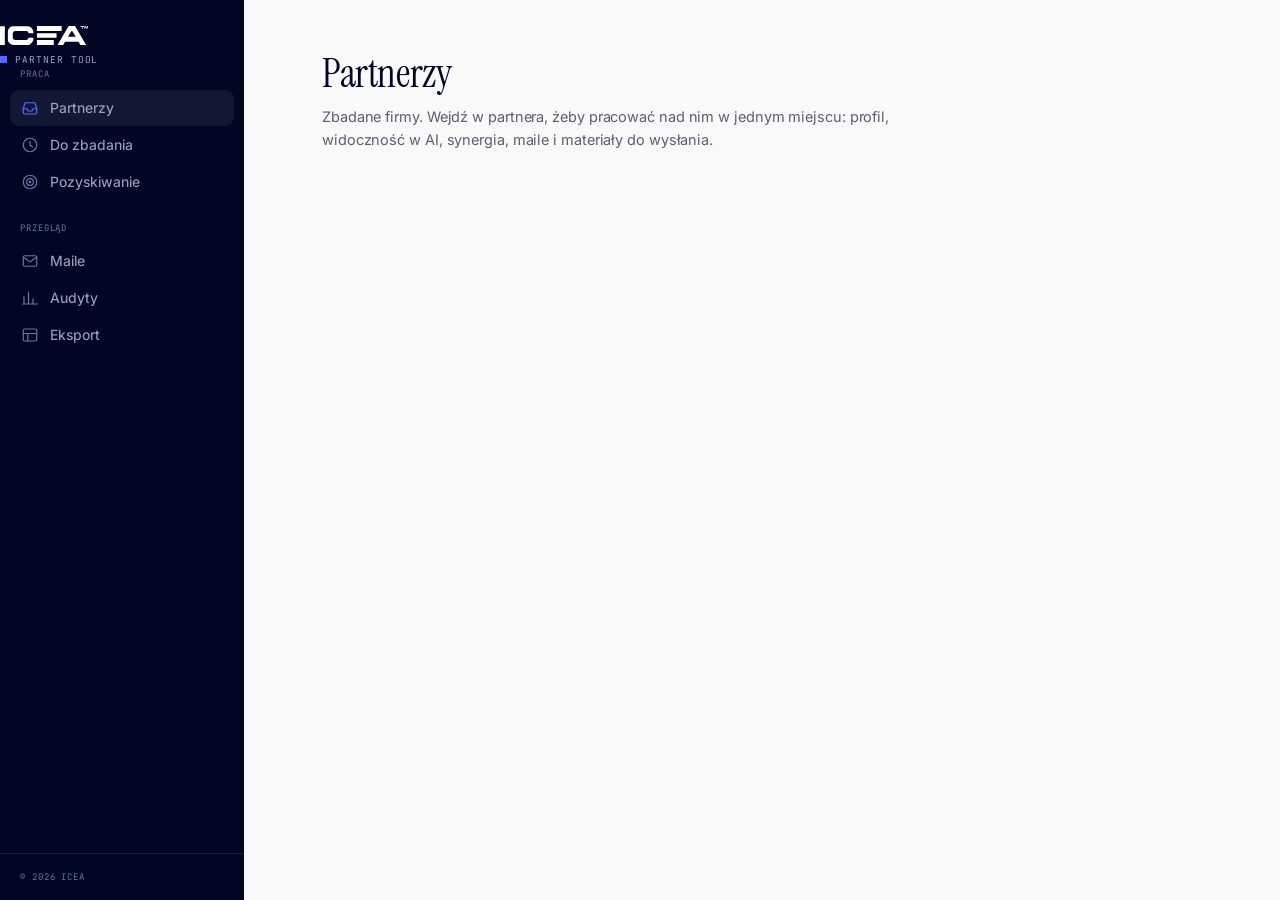
==== commit df2a8e0d: "Pusta karta partnera: literówka w nazwie klasy i hidden przegrywający z klasą Dwa błędy, oba widoczn" ====
--- a/frontend/index.html
+++ b/frontend/index.html
@@ -96,11 +96,6 @@
       </header>
       <div id="firmy-filtry"></div>
     </div>
-    <div id="firmy-pusto" class="pusto" hidden>
-      <svg class="ico xl"><use href="#i-inbox"/></svg>
-      <p>Nie ma tu jeszcze żadnej firmy.<br><span>Zacznij od Pozyskiwania — z adresu,
-        z branży albo z listy podobnych.</span></p>
-    </div>
     <div id="firmy-lista"></div>
     <div id="firmy-detal" hidden></div>
   </section>
--- a/frontend/style.css
+++ b/frontend/style.css
@@ -38,6 +38,10 @@
 
 
 * { box-sizing: border-box; }
+/* `hidden` musi znaczyć „niewidoczny". Domyślna reguła przeglądarki dla [hidden]
+   ma specyficzność (0,0,1) i przegrywa z każdym selektorem klasy — a połowa
+   ukrywanych przez nas elementów ma klasę z własnym `display`. */
+[hidden] { display: none !important; }
 .sprite { display: none; }
 
 body {
@@ -922,7 +926,7 @@
 .karta-akcje { display: flex; gap: 8px; flex-wrap: wrap; }
 .karta-head .zakladki { margin: 20px 0 0; border-bottom: 0; }
 .karta-pane { display: none; }
-.karta-pane.aktywny { display: block; }
+.karta-pane.aktywna { display: block; }
 
 /* W karcie firma jest już wybrana, więc kroki „wybierz firmę" z narzędzi
    nie mają czego wybierać — przycisk powrotu do listy prowadziłby donikąd. */
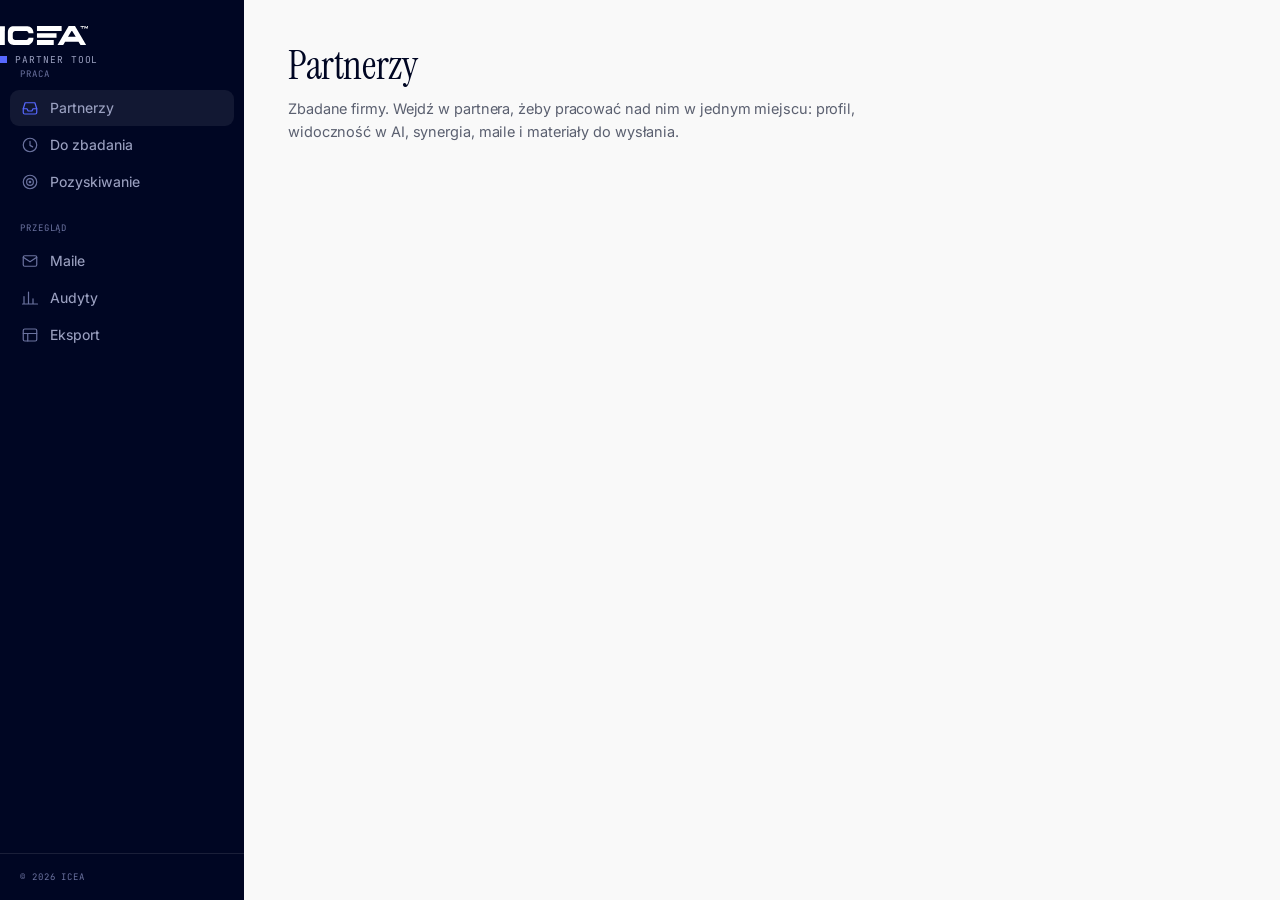
==== commit 27d4a56a: "Szukanie po branży: trzy kroki zamiast ekranu czytanego od dołu Formularz stał na górze, a pod nim ź" ====
--- a/frontend/index.html
+++ b/frontend/index.html
@@ -123,7 +123,7 @@
       <button class="zakladka" data-poz="podobne" type="button" role="tab">Podobne do firmy</button>
     </div>
 
-    <div class="poz-panel aktywny" data-poz="url">
+    <div class="poz-panel aktywna" data-poz="url">
       <form id="form" class="pasek">
         <input id="url" type="text" placeholder="https://firma.pl" autocomplete="off" spellcheck="false" required>
         <button id="btn" type="submit">Researchuj <svg class="ico sm"><use href="#i-arrow"/></svg></button>
@@ -134,17 +134,44 @@
       <div id="research-panel"></div>
     </div>
 
+    <!-- TRZY KROKI W KOLEJNOŚCI, W KTÓREJ SIĘ JE WYKONUJE. Wcześniej formularz
+         stał na górze, a pod nim źródło i kategorie — czyli rzeczy, które ten
+         formularz WYPEŁNIAJĄ. Ekran czytało się od dołu. Źródło jest pierwsze,
+         bo zmienia listę kategorii: Mapy mają własny, krótszy zestaw. -->
     <div class="poz-panel" data-poz="branza">
-      <form id="form-kryteria" class="pasek">
-        <input id="branza" type="text" placeholder="agencja brandingowa" autocomplete="off" required>
-        <input id="miasto" type="text" placeholder="Kraków (opcjonalnie)" autocomplete="off">
-        <button id="btn-kryteria" type="submit">Szukaj firm <svg class="ico sm"><use href="#i-arrow"/></svg></button>
-      </form>
-      <!-- Źródło firm. Wyszukiwarka pokazuje wypozycjonowanych, Mapy — wszystkich,
-           którzy mają wizytówkę. Przełącznik pojawia się dopiero, gdy podłączony
-           jest więcej niż jeden klucz (renderZrodla w app.js). -->
-      <div id="zrodla-wyboru" class="zrodla"></div>
-      <div class="presety"><div id="presety-branz"></div></div>
+      <div class="krok">
+        <div class="krok-opis">
+          <span class="krok-nr">01</span>
+          <h3>Skąd bierzemy firmy</h3>
+          <p>Każde źródło widzi inny wycinek sieci — i ma inny zestaw kategorii.</p>
+        </div>
+        <div class="krok-tresc"><div id="zrodla-wyboru" class="zrodla"></div></div>
+      </div>
+
+      <div class="krok">
+        <div class="krok-opis">
+          <span class="krok-nr">02</span>
+          <h3>Czego szukamy</h3>
+          <p>Kategoria wypełnia frazę poniżej. Możesz ją potem dowolnie zmienić.</p>
+        </div>
+        <div class="krok-tresc"><div id="presety-branz"></div></div>
+      </div>
+
+      <div class="krok">
+        <div class="krok-opis">
+          <span class="krok-nr">03</span>
+          <h3>Fraza i miasto</h3>
+          <p>Miasto jest opcjonalne — zawęża wyniki do jednego rynku.</p>
+        </div>
+        <div class="krok-tresc">
+          <form id="form-kryteria" class="pasek">
+            <input id="branza" type="text" placeholder="agencja brandingowa" autocomplete="off" required>
+            <input id="miasto" type="text" placeholder="Kraków (opcjonalnie)" autocomplete="off">
+            <button id="btn-kryteria" type="submit">Szukaj firm <svg class="ico sm"><use href="#i-arrow"/></svg></button>
+          </form>
+        </div>
+      </div>
+
       <div id="szukaj-wynik" class="wynik"></div>
     </div>
 
--- a/frontend/style.css
+++ b/frontend/style.css
@@ -131,8 +131,13 @@
 
 /* ══ MAIN ══ */
 /* Treść w jednej, wyśrodkowanej kolumnie — wszystkie elementy tej samej szerokości. */
-.main { margin-left: var(--nav); padding: 52px 40px 110px; }
-.sekcja { display: none; max-width: 880px; margin: 0 auto; }
+.main { margin-left: var(--nav); padding: 44px 44px 110px; }
+/* 880 px było szerokością do CZYTANIA i pasowało, gdy każda sekcja była
+   formularzem albo panelem researchu. Lista partnerów to sześć kolumn i przy tej
+   szerokości nazwa firmy łamała się na dwie linie, a po bokach zostawało po
+   400 px pustki. 1280 px mieści tabelę bez łamania i dalej nie rozciąga się
+   w nieskończoność na szerokim monitorze. */
+.sekcja { display: none; max-width: 1280px; margin: 0 auto; }
 .sekcja.aktywna { display: block; animation: wejscie .22s ease; }
 @keyframes wejscie { from { opacity: 0; transform: translateY(5px); } }
 
@@ -553,14 +558,14 @@
 
 /* ══ LISTY FIRM ══ */
 .similar-list { display: flex; flex-direction: column; gap: 7px; margin-top: 16px; }
-.sim-row, .firma-row {
+.sim-row, div.firma-row {
   display: flex; align-items: center; justify-content: space-between; gap: 14px; flex-wrap: wrap;
   background: var(--surface-2); border: 1px solid var(--border-soft);
   border-radius: 10px; padding: 13px 16px;
   transition: border-color .14s, background .14s;
 }
-.firma-row { background: var(--surface); border-color: var(--border-soft); padding: 15px 18px; margin-bottom: 8px; cursor: pointer; }
-.firma-row:hover, .sim-row.wybierz-wzor:hover { border-color: var(--border-mocny); background: var(--surface-2); }
+div.firma-row { background: var(--surface); border-color: var(--border-soft); padding: 15px 18px; margin-bottom: 8px; cursor: pointer; }
+div.firma-row:hover, .sim-row.wybierz-wzor:hover { border-color: var(--border-mocny); background: var(--surface-2); }
 .sim-info, .firma-row-info { display: flex; flex-direction: column; gap: 2px; min-width: 0; }
 .sim-name { font-weight: 550; font-size: 14px; }
 /* Tag faktu, nie oceny — dlatego neutralny, a nie ostrzegawczy jak .niepewna.
@@ -582,7 +587,7 @@
   font-size: 13px; font-weight: 500; padding: 8px 14px; border-radius: 8px;
   cursor: pointer; white-space: nowrap; transition: all .14s;
 }
-.sim-row:hover .researchuj, .firma-row:hover .otworz { border-color: var(--akcent); color: var(--akcent); }
+.sim-row:hover .researchuj, div.firma-row:hover .otworz { border-color: var(--akcent); color: var(--akcent); }
 .researchuj:disabled { opacity: .5; cursor: default; }
 .otworz {
   display: inline-flex; align-items: center; gap: 6px;
@@ -898,7 +903,7 @@
   border-radius: 20px; padding: 1px 7px;
 }
 .poz-panel { display: none; }
-.poz-panel.aktywny { display: block; }
+.poz-panel.aktywna { display: block; }
 
 /* ── Karta firmy: jedno miejsce pracy nad jednym partnerem ── */
 .karta-head {
@@ -1000,3 +1005,136 @@
 }
 .prz-wiecej:hover { color: var(--akcent); }
 .prz-wiecej em { font-style: normal; color: var(--akcent); font-variant-numeric: tabular-nums; }
+
+
+/* ══════════════════════════════════════════════════════════════════
+   TABELA PARTNERÓW
+   ══════════════════════════════════════════════════════════════════
+   Kafelki zastąpione wierszami. Trzy powody, wszystkie policzalne: na ekran
+   wchodzi dwa razy więcej firm, wiersz niesie stan pracy zamiast samej nazwy,
+   a kolumny da się posortować — czyli odpowiedzieć na pytanie „kim się zająć",
+   a nie tylko „kogo mam". Przy 180 firmach z importu to różnica między listą
+   a przewijaniem. */
+.tabela-firm {
+  width: 100%; border-collapse: collapse;
+  background: var(--surface);
+  border: 1px solid var(--border); border-radius: var(--r);
+  overflow: hidden;
+}
+.tabela-firm thead th {
+  text-align: left; font-family: var(--mono);
+  font-size: 9.5px; letter-spacing: .1em; text-transform: uppercase;
+  color: var(--faint); font-weight: 500;
+  padding: 11px 14px; border-bottom: 1px solid var(--border);
+  white-space: nowrap; cursor: pointer; user-select: none;
+}
+.tabela-firm thead th:hover { color: var(--text); }
+.tabela-firm thead th.kol-zazn, .tabela-firm thead th.kol-akcje { cursor: default; }
+.tabela-firm thead th.kol-zazn:hover, .tabela-firm thead th.kol-akcje:hover { color: var(--faint); }
+.tabela-firm th.sort-aktywna { color: var(--akcent); }
+.tabela-firm .strzalka { margin-left: 5px; }
+
+.tabela-firm tbody tr { display: table-row; border-top: 1px solid var(--border-soft); cursor: pointer; }
+.tabela-firm tbody tr:first-child { border-top: 0; }
+.tabela-firm tbody tr:hover { background: var(--surface-2); }
+.tabela-firm tbody tr.w-koszyku { background: rgba(var(--akcent-rgb), .04); }
+.tabela-firm td { padding: 10px 14px; vertical-align: middle; }
+
+/* Nazwa i adres w jednej komórce: adres jest podpisem nazwy, nie osobną daną. */
+.tabela-firm .firma-row-nazwa {
+  display: flex; align-items: center; gap: 8px;
+  font-size: 14.5px; font-weight: 600; color: var(--text);
+}
+.tabela-firm .firma-row-meta {
+  display: block; font-size: 12.5px; color: var(--muted); margin-top: 1px;
+}
+/* SEO w ofercie to WYJĄTEK (pięć firm na dwadzieścia jeden), więc pokazujemy
+   tylko jego. Napis „bez SEO" na szesnastu wierszach był szumem. */
+.znak-seo {
+  font-family: var(--mono); font-size: 8.5px; letter-spacing: .08em;
+  color: var(--akcent); border: 1px solid var(--border-mocny);
+  border-radius: 4px; padding: 1px 5px; font-weight: 500;
+}
+.kol-zazn { width: 38px; }
+.kol-kat { width: 200px; }
+.kol-praca { width: 210px; }
+.kol-data { width: 74px; font-variant-numeric: tabular-nums; color: var(--muted); font-size: 13px; }
+.kol-akcje { width: 44px; text-align: right; }
+.tabela-firm .nic { color: var(--faint); font-size: 13px; }
+.znacznik-pracy {
+  display: inline-block; font-size: 12px; color: var(--muted);
+  background: var(--surface-2); border-radius: 20px;
+  padding: 2px 9px; margin: 1px 4px 1px 0; white-space: nowrap;
+}
+.tabela-firm .tag-kat { font-size: 11px; }
+/* Przycisk usuwania pojawia się pod kursorem — na dwudziestu wierszach naraz
+   byłby dwudziestoma zaproszeniami do pomyłki. */
+.tabela-firm .usun { opacity: 0; transition: opacity .12s; }
+.tabela-firm tr:hover .usun, .tabela-firm .usun:focus { opacity: 1; }
+.tabela-firm input[type="checkbox"] { cursor: pointer; }
+
+@media (max-width: 900px) {
+  .kol-kat, .kol-praca, .kol-data { display: none; }
+}
+
+
+/* ══ SZEROKOŚCI TREŚCI ══
+   Nie wszystko ma korzystać z szerokiej sekcji. Pole na jeden adres rozciągnięte
+   na 1280 px wygląda jak błąd, a tekst czyta się źle powyżej mniej więcej
+   siedemdziesięciu znaków w wierszu. Szeroko idą tabele i listy, wąsko —
+   formularze i proza. */
+.pasek, .lista-narzedzia { max-width: 780px; }
+.sekcja-head p, .hint, .prz-lead, .metoda, .skala { max-width: 68ch; }
+/* Rozmowa to czytanie odpowiedzi, nie skanowanie tabeli. */
+#rozmowa-box { max-width: 900px; }
+/* Ramka z odpowiedziami modeli i tekst raportu zostają w szerokości do czytania. */
+.r-strona > p, .wiodacy { max-width: 68ch; }
+
+
+/* ══════════════════════════════════════════════════════════════════
+   KROKI POZYSKIWANIA
+   ══════════════════════════════════════════════════════════════════
+   Numeracja jest tu prawdziwa, a nie ozdobna: to sekwencja, w której kolejny
+   krok zależy od poprzedniego. Źródło zmienia listę kategorii, kategoria
+   wypełnia frazę. Wcześniej formularz stał nad rzeczami, które go wypełniają,
+   więc ekran czytało się od dołu. */
+.krok {
+  display: grid; grid-template-columns: 250px 1fr; gap: 36px;
+  padding: 26px 0; border-top: 1px solid var(--border);
+}
+.krok:first-of-type { border-top: 0; padding-top: 6px; }
+.krok-nr {
+  font-family: var(--mono); font-size: 11px; letter-spacing: .1em;
+  color: var(--akcent); display: block; margin-bottom: 6px;
+}
+.krok-opis h3 { font-size: 16.5px; margin: 0 0 6px; }
+.krok-opis p { margin: 0; font-size: 13.5px; color: var(--muted); max-width: 34ch; }
+.krok-tresc { min-width: 0; max-width: 900px; }
+.krok-tresc .pasek { max-width: none; }
+
+/* Źródła: wiersz z opisem, nie pigułka. Opis jest tym, co decyduje o wyborze,
+   a przy pigułkach widać było tylko opis tego już zaznaczonego. */
+.zrodla-lista-wyboru { display: flex; flex-direction: column; gap: 8px; }
+.zrodlo-wiersz {
+  display: flex; align-items: flex-start; gap: 12px; text-align: left;
+  background: var(--surface); border: 1px solid var(--border);
+  border-radius: 10px; padding: 13px 15px; cursor: pointer;
+  font-family: var(--sans); color: var(--text);
+  transition: border-color .14s, background .14s;
+}
+.zrodlo-wiersz:hover { border-color: var(--border-mocny); }
+.zrodlo-wiersz .ico { color: var(--faint); margin-top: 1px; }
+.zrodlo-wiersz b { display: block; font-size: 14.5px; font-weight: 600; }
+.zrodlo-wiersz em {
+  display: block; font-style: normal; font-size: 13px;
+  color: var(--muted); margin-top: 2px; max-width: 62ch;
+}
+.zrodlo-wiersz.zaznaczony {
+  border-color: var(--akcent); background: rgba(var(--akcent-rgb), .045);
+}
+.zrodlo-wiersz.zaznaczony .ico { color: var(--akcent); }
+
+@media (max-width: 900px) {
+  .krok { grid-template-columns: 1fr; gap: 14px; }
+  .krok-opis p { max-width: none; }
+}
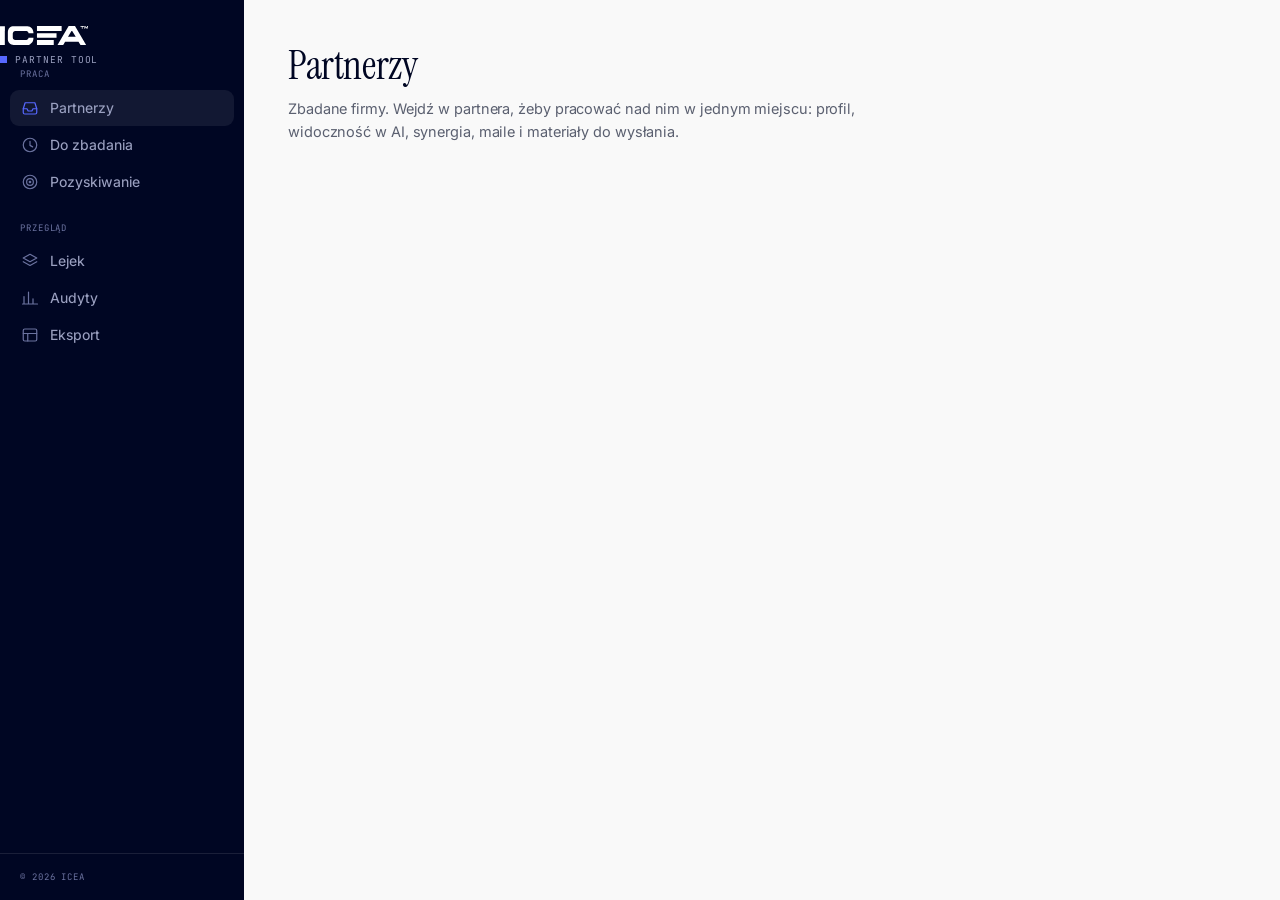
==== commit 58d43c44: "Prawdziwsze audyty i materiały, zapisane dokumenty i lejek partnerów Pomiar i dokumenty: - min. 8 py" ====
--- a/frontend/index.html
+++ b/frontend/index.html
@@ -65,9 +65,9 @@
     </button>
 
     <div class="nav-grupa mono">Przegląd</div>
-    <button class="nav-item" data-sekcja="maile">
-      <svg class="ico"><use href="#i-mail"/></svg><span>Maile</span>
-      <em class="badge" id="badge-maile" hidden>0</em>
+    <button class="nav-item" data-sekcja="lejek">
+      <svg class="ico"><use href="#i-layers"/></svg><span>Lejek</span>
+      <em class="badge" id="badge-lejek" hidden>0</em>
     </button>
     <button class="nav-item" data-sekcja="audyty">
       <svg class="ico"><use href="#i-chart"/></svg><span>Audyty</span>
@@ -182,13 +182,15 @@
     </div>
   </section>
 
-  <section class="sekcja" data-sekcja="maile">
-    <header class="sekcja-head">
-      <h1>Maile</h1>
-      <p>Wszystkie szkice z wszystkich firm. Pracę nad jednym mailem prowadzisz
-        w karcie partnera — tutaj widzisz całość i decydujesz, co wysłać.</p>
-    </header>
-    <div id="maile-box"></div>
+  <!-- LEJEK: gdzie jest każdy partner i kim zająć się teraz. Etap zaznacza
+       człowiek — narzędzie nie widzi maili ani rozmów. -->
+  <section class="sekcja" data-sekcja="lejek">
+    <header class="sekcja-head">
+      <h1>Lejek</h1>
+      <p>Gdzie jest każdy partner i kim zająć się teraz. Etap zmieniasz tutaj albo
+        w karcie partnera — narzędzie nie widzi maili ani rozmów, więc wie tyle, ile zaznaczysz.</p>
+    </header>
+    <div id="lejek-box"></div>
   </section>
 
   <!-- AUDYTY: widok przekrojowy. Pojedynczy audyt robi się w karcie firmy,
@@ -196,8 +198,8 @@
   <section class="sekcja" data-sekcja="audyty">
     <header class="sekcja-head">
       <h1>Audyty</h1>
-      <p>Historia pomiarów: kto, kiedy i czym był badany. Ten sam adres zbadany dwa razy
-        to dwa pomiary — dopiero ich zestawienie pokazuje, czy coś drgnęło.</p>
+      <p>Każdy pomiar i każdy wygenerowany dokument, pogrupowane po firmie. Plik, który
+        poszedł do klienta, pobierasz stąd ponownie bez płacenia za nowy pomiar.</p>
     </header>
     <div id="audyty-box"></div>
   </section>
--- a/frontend/style.css
+++ b/frontend/style.css
@@ -1138,3 +1138,90 @@
   .krok { grid-template-columns: 1fr; gap: 14px; }
   .krok-opis p { max-width: none; }
 }
+
+/* Etykieta nad rzędem chipów — przy dwóch rzędach filtrów („Kategoria",
+   „Z zapytania") bez niej nie wiadomo, czym się właściwie filtruje. */
+.filtr-etykieta {
+  font-size: 9px; color: var(--faint); align-self: center;
+  margin-right: 4px; white-space: nowrap;
+}
+.filtr-kategorii { align-items: center; }
+
+
+/* ══ KOLEJKA — ta sama tabela co lista partnerów ══ */
+.tabela-kolejki tbody tr { cursor: default; }
+.tabela-kolejki thead th { cursor: default; }
+.tabela-kolejki thead th:hover { color: var(--faint); }
+.kol-skad { width: 190px; }
+.kol-akcje-k { width: 170px; text-align: right; white-space: nowrap; }
+.link-domeny { display: inline-flex; align-items: center; gap: 4px; text-decoration: none; }
+.link-domeny:hover { color: var(--akcent); }
+/* Opis w jednej linii: wystarczy, żeby zdecydować, czy firmę badać, a nie rozpycha
+   wiersza do trzech linii przy wynikach z wyszukiwarki i jednej przy Mapach. */
+.opis-wiersza {
+  display: block; font-size: 12.5px; color: var(--faint); margin-top: 3px;
+  max-width: 62ch; white-space: nowrap; overflow: hidden; text-overflow: ellipsis;
+}
+.zrodlo-nazwa { display: block; font-size: 13px; color: var(--text); }
+.fraza-wiersza { display: block; font-size: 12px; color: var(--muted); margin-top: 1px;
+  white-space: nowrap; overflow: hidden; text-overflow: ellipsis; max-width: 180px; }
+.tabela-kolejki .researchuj { margin-right: 6px; }
+.usun-z-kolejki { opacity: 0; transition: opacity .12s; }
+.tabela-kolejki tr:hover .usun-z-kolejki, .usun-z-kolejki:focus { opacity: 1; }
+.tabela-kolejki .sim-err { margin: 6px 0 0; font-size: 12px; color: var(--zolty); white-space: normal; }
+@media (max-width: 900px) { .kol-skad { display: none; } }
+
+/* Audyty: pomiary i dokumenty w jednej karcie firmy. Przyciski wiersza po prawej,
+   w jednej linii — „Podgląd" i „Pobierz" to linki, wyglądają jak przyciski. */
+#audyty-box .tabela + .tabela { margin-top: 14px; }
+#audyty-box .akcje-wiersza { text-align: right; white-space: nowrap; }
+#audyty-box .akcje-wiersza .btn-lekki { margin-left: 6px; text-decoration: none; }
+
+/* ══ LEJEK ══════════════════════════════════════════════════════════════
+   Kolumny etapów jak tablica, ale bez przeciągania — etap zmienia przycisk
+   „dalej" albo lista. „Kim się zająć" stoi nad tablicą, bo to pierwsze
+   pytanie, z którym się tu wchodzi. */
+.lejek-pilne { margin-bottom: 16px; }
+.lejek-pilne-lista { display: grid; grid-template-columns: repeat(auto-fill, minmax(240px, 1fr));
+  gap: 10px; margin-top: 12px; }
+.lejek-kolumny { display: grid; grid-template-columns: repeat(auto-fit, minmax(220px, 1fr));
+  gap: 12px; align-items: start; }
+.lejek-kolumna { background: var(--surface-2); border-radius: var(--r); padding: 10px;
+  display: flex; flex-direction: column; gap: 8px; min-width: 0; }
+.lejek-kolumna-head { display: flex; justify-content: space-between; align-items: center;
+  padding: 2px 4px 4px; font-size: 13px; font-weight: 600; color: var(--text); }
+.lejek-kolumna-head em { font-style: normal; font-family: var(--mono); font-size: 12px;
+  color: var(--muted); font-variant-numeric: tabular-nums; }
+.lejek-pusta { margin: 4px; }
+.lejek-karta { background: var(--surface); border: 1px solid var(--border); border-radius: 10px;
+  padding: 10px 12px; display: flex; flex-direction: column; gap: 4px; min-width: 0; }
+.lejek-karta.pilne { border-color: var(--zolty); }
+.lejek-nazwa { all: unset; cursor: pointer; font-weight: 600; font-size: 14px; color: var(--text);
+  overflow: hidden; text-overflow: ellipsis; white-space: nowrap; }
+.lejek-nazwa:hover { color: var(--akcent); }
+.lejek-nazwa:focus-visible { outline: 2px solid var(--akcent); outline-offset: 2px; border-radius: 4px; }
+.lejek-meta { font-size: 12px; color: var(--muted); }
+.lejek-powod { font-size: 12px; color: var(--zolty); font-weight: 500; }
+.lejek-notatka { font-size: 12px; color: var(--text); background: var(--surface-2);
+  border-radius: 6px; padding: 4px 8px; }
+.lejek-akcje { display: flex; gap: 6px; align-items: center; margin-top: 4px; }
+.lejek-akcje .btn-lekki { font-size: 12px; padding: 4px 10px; white-space: nowrap; }
+.lejek-akcje select { flex: 1 1 auto; min-width: 0; }
+.lejek-akcje select { font: inherit; font-size: 12px; padding: 4px 6px; border: 1px solid var(--border);
+  border-radius: 8px; background: var(--surface); color: var(--muted); max-width: 100%; }
+.lejek-nie-teraz { margin-top: 16px; }
+.lejek-nie-teraz summary { cursor: pointer; font-weight: 600; font-size: 13px; }
+
+/* Pasek etapów w karcie partnera. */
+.etapy-karty { display: flex; flex-wrap: wrap; align-items: center; gap: 8px 12px; margin-top: 14px; }
+.etapy-pasek { display: flex; flex-wrap: wrap; gap: 4px; }
+.etap-krok { font: inherit; font-size: 12px; padding: 5px 10px; border-radius: 999px; cursor: pointer;
+  border: 1px solid var(--border); background: var(--surface); color: var(--muted); }
+.etap-krok:hover { border-color: var(--akcent); color: var(--akcent); }
+.etap-krok.zrobiony { color: var(--text); background: var(--surface-2); }
+.etap-krok.biezacy { background: var(--akcent); border-color: var(--akcent); color: #fff; }
+.etap-krok.nie-teraz.biezacy { background: var(--muted); border-color: var(--muted); }
+.etapy-dni { font-size: 12px; color: var(--faint); }
+.etap-notatka { flex: 1 1 260px; min-width: 0; font: inherit; font-size: 13px; padding: 6px 10px;
+  border: 1px solid var(--border); border-radius: 8px; background: var(--surface); color: var(--text); }
+.etap-notatka:focus { outline: 2px solid var(--akcent); outline-offset: 1px; }
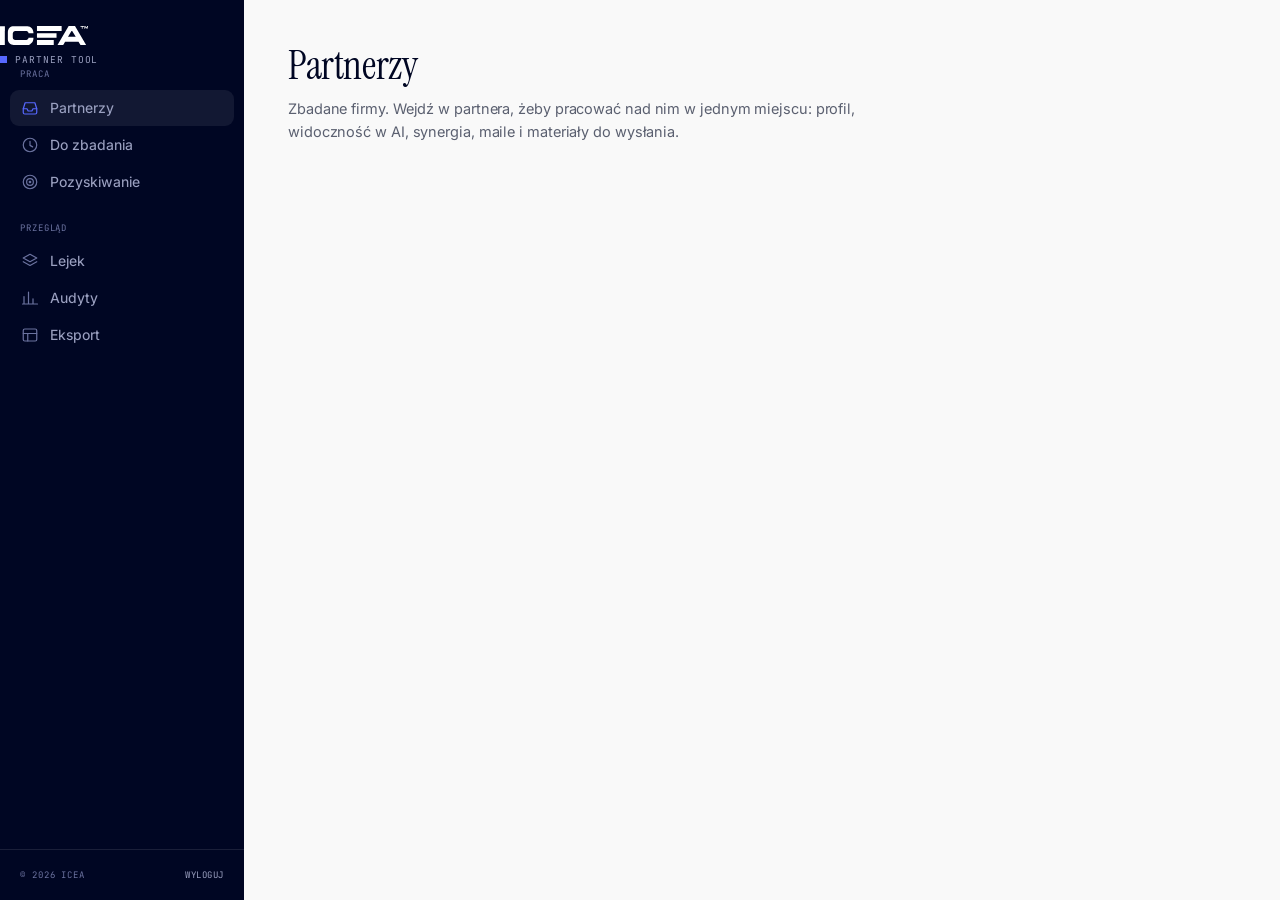
==== commit bf07465b: "Baza w Supabase i logowanie jednym hasłem - baza.py: Postgres (Supabase), gdy jest DATABASE_URL; bez" ====
--- a/frontend/index.html
+++ b/frontend/index.html
@@ -78,7 +78,10 @@
     </button>
   </nav>
 
-  <div class="sidebar-stopka mono">© 2026 ICEA</div>
+  <div class="sidebar-stopka mono">
+    <span>© 2026 ICEA</span>
+    <button type="button" class="wyloguj" id="wyloguj">Wyloguj</button>
+  </div>
 </aside>
 
 <!-- ── GŁÓWNY OBSZAR ── -->
--- a/frontend/style.css
+++ b/frontend/style.css
@@ -127,7 +127,11 @@
   font-size: 10px; min-width: 19px; text-align: center;
   padding: 1px 6px; border-radius: 999px;
 }
-.sidebar-stopka { padding: 16px 20px 0; font-size: 9px; color: var(--nav-faint); border-top: 1px solid rgba(255,255,255,.1); }
+.sidebar-stopka { padding: 16px 20px 0; font-size: 9px; color: var(--nav-faint); border-top: 1px solid rgba(255,255,255,.1);
+  display: flex; align-items: center; justify-content: space-between; gap: 12px; }
+.wyloguj { background: none; border: none; padding: 2px 0; cursor: pointer;
+  font: inherit; letter-spacing: .06em; text-transform: uppercase; color: var(--nav-muted); }
+.wyloguj:hover, .wyloguj:focus-visible { color: var(--nav-text); }
 
 /* ══ MAIN ══ */
 /* Treść w jednej, wyśrodkowanej kolumnie — wszystkie elementy tej samej szerokości. */
